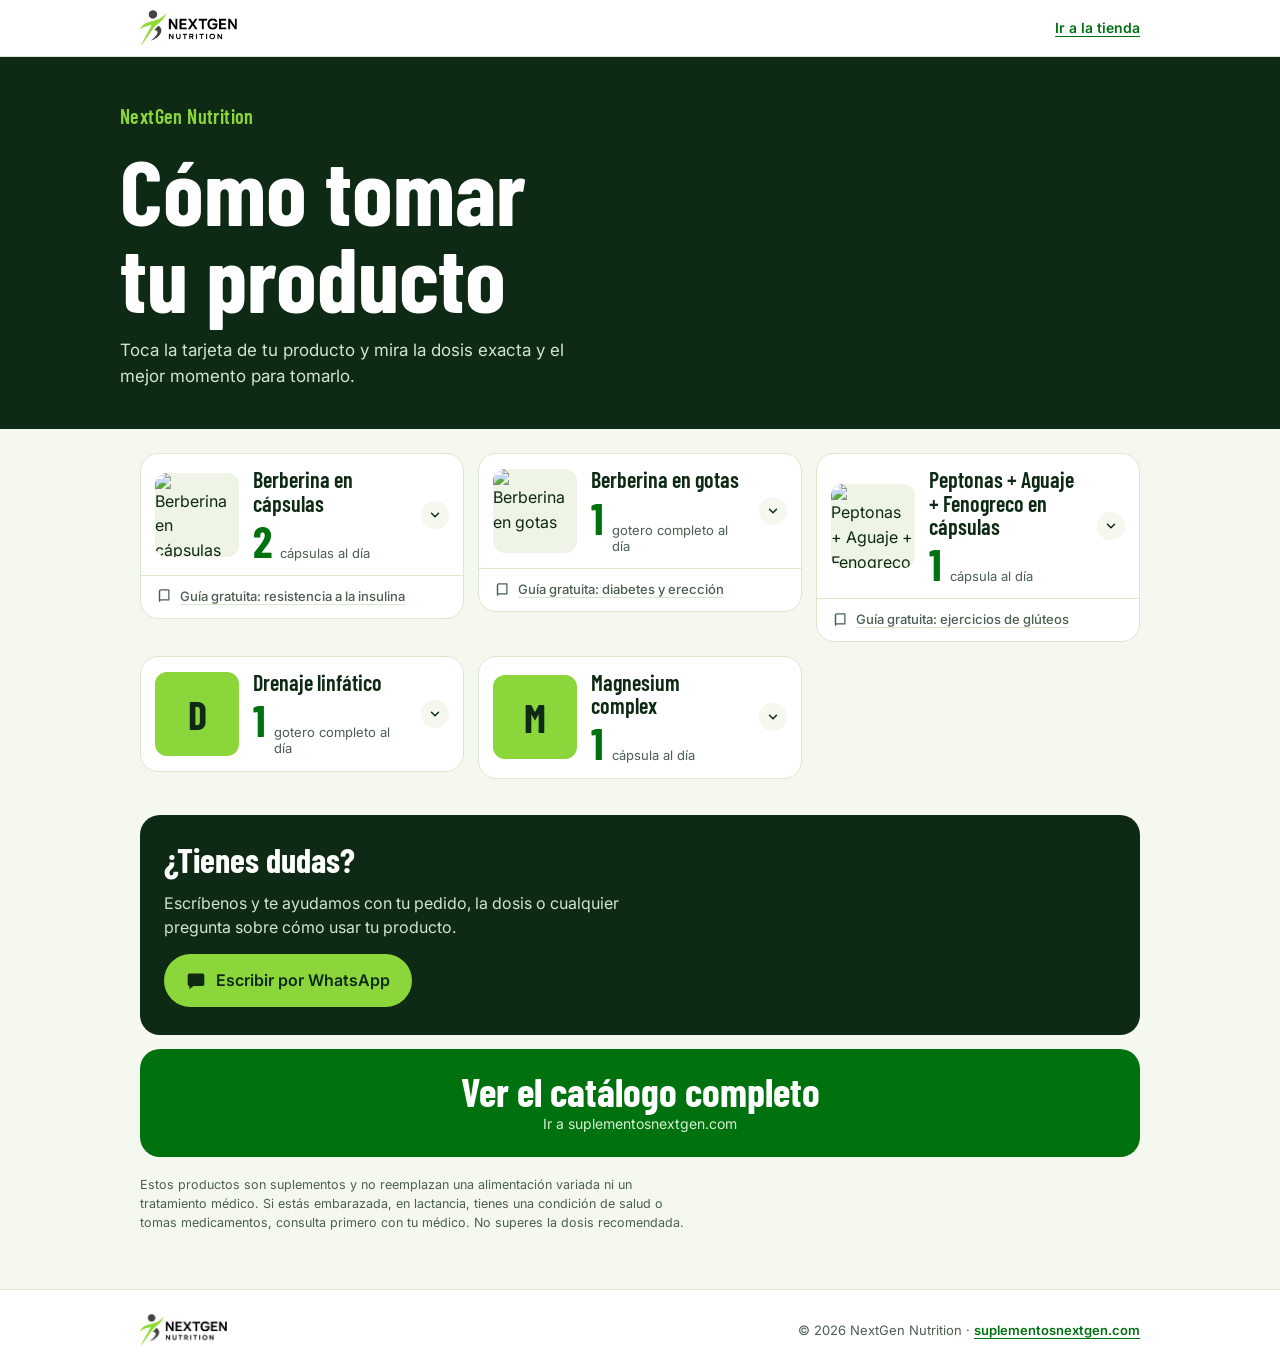
==== index.html @ 0f23cd6c "Agrego favicon de NextGen en la pagina y las guias" ====
<!doctype html>
<html lang="es">
<head>
<meta charset="utf-8">
<meta name="viewport" content="width=device-width, initial-scale=1">
<title>Cómo usar tu producto | NextGen Nutrition</title>
<meta name="description" content="Mira cómo tomar tu producto NextGen Nutrition, paso a paso.">
<meta name="theme-color" content="#0E2A14">
<link rel="preconnect" href="https://fonts.googleapis.com">
<link rel="preconnect" href="https://fonts.gstatic.com" crossorigin>
<link href="https://fonts.googleapis.com/css2?family=Barlow+Condensed:wght@500;600;700&family=Inter:wght@400;500;600&display=swap" rel="stylesheet">
<style>
:root{
  --green:#009B17;
  --green-deep:#00710F;
  --lime:#8BD63A;
  --ink:#0E2A14;
  --paper:#F4F8EE;
  --card:#FFFFFF;
  --line:#DCE7D0;
  --muted:#4B5F50;
  --display:'Barlow Condensed','Arial Narrow',sans-serif;
  --body:'Inter',system-ui,-apple-system,'Segoe UI',Arial,sans-serif;
}
*{box-sizing:border-box;margin:0;padding:0}
html{scroll-behavior:smooth;scroll-padding-top:16px}
body{font-family:var(--body);background:var(--paper);color:var(--ink);line-height:1.55;-webkit-font-smoothing:antialiased}
img{display:block;max-width:100%}
button{font:inherit;color:inherit;background:none;border:0;cursor:pointer;text-align:left}
a{color:inherit}
:focus-visible{outline:3px solid var(--lime);outline-offset:2px}

.hero{background:var(--ink);color:#fff;padding:44px 20px 40px}
.hero-in{max-width:1040px;margin:0 auto}
.brand{font-family:var(--display);font-weight:600;font-size:20px;letter-spacing:.02em;color:var(--lime)}
.hero h1{font-family:var(--display);font-weight:700;font-size:clamp(48px,11vw,92px);line-height:.95;margin-top:14px;max-width:11ch}
.hero p{margin-top:16px;max-width:42ch;color:#D3E3CF;font-size:17px}

main{max-width:1040px;margin:0 auto;padding:24px 20px 8px}
.grid{display:grid;grid-template-columns:1fr;gap:14px;align-items:start}
@media(min-width:720px){.grid{grid-template-columns:1fr 1fr}}
@media(min-width:1000px){.grid{grid-template-columns:1fr 1fr 1fr}}

.card{background:var(--card);border:1.5px solid var(--line);border-radius:18px;overflow:hidden;transition:border-color .2s,box-shadow .2s}
.card[data-open="true"]{border-color:var(--green);box-shadow:0 8px 24px rgba(0,155,23,.12)}
.head{width:100%;display:grid;grid-template-columns:84px 1fr 28px;gap:14px;padding:14px;align-items:center}
.thumb{width:84px;height:84px;border-radius:12px;background:#EEF4E6;overflow:hidden;display:grid;place-items:center}
.thumb img{width:100%;height:100%;object-fit:contain}
.thumb.empty{background:var(--lime);color:var(--ink);font-family:var(--display);font-weight:700;font-size:40px}
.name{font-family:var(--display);font-weight:600;font-size:22px;line-height:1.05}
.dose{display:flex;align-items:baseline;gap:8px;margin-top:8px}
.dose b{font-family:var(--display);font-weight:700;font-size:44px;line-height:.8;color:var(--green-deep)}
.dose span{font-size:13px;color:var(--muted);line-height:1.25}
.dose.soft span{font-weight:500;color:var(--green-deep)}
.chev{width:28px;height:28px;border-radius:50%;background:var(--paper);display:grid;place-items:center;transition:transform .25s,background .2s}
.chev svg{width:14px;height:14px;stroke:var(--ink);stroke-width:2.5;fill:none;stroke-linecap:round;stroke-linejoin:round}
.card[data-open="true"] .chev{transform:rotate(180deg);background:var(--lime)}

.panel{display:grid;grid-template-rows:0fr;transition:grid-template-rows .3s ease}
.card[data-open="true"] .panel{grid-template-rows:1fr}
.panel-in{overflow:hidden}
.panel-body{padding:2px 16px 18px}
.steps{list-style:none;border-left:4px solid var(--lime);padding-left:14px;display:grid;gap:12px;margin-top:4px}
.steps li strong{display:block;font-size:15px;font-weight:600}
.steps li span{font-size:14px;color:var(--muted)}
.note{margin-top:14px;font-size:14px;background:var(--paper);border-radius:12px;padding:12px 14px}
.ask{display:inline-block;margin-top:14px;font-size:14px;font-weight:600;color:var(--green-deep);text-underline-offset:3px}

.foot{max-width:1040px;margin:0 auto;padding:28px 20px 56px}
.help{background:var(--ink);color:#fff;border-radius:20px;padding:28px 24px;display:grid;gap:14px;justify-items:start}
.help h2{font-family:var(--display);font-weight:700;font-size:34px;line-height:1}
.help p{color:#D3E3CF;max-width:46ch}
.wa{display:inline-flex;align-items:center;gap:10px;background:var(--lime);color:var(--ink);font-weight:600;padding:14px 22px;border-radius:999px;text-decoration:none;transition:transform .15s}
.wa:hover{transform:translateY(-2px)}
.wa svg{width:20px;height:20px;fill:currentColor}
.legal{margin-top:18px;font-size:12.5px;color:var(--muted);max-width:70ch}

@media(prefers-reduced-motion:reduce){*{transition:none!important;scroll-behavior:auto!important}}

.guia-link{display:flex;align-items:center;gap:8px;padding:10px 16px 12px;border-top:1px solid var(--line);font-size:13px;font-weight:500;color:var(--muted);text-decoration:none}
.guia-link svg{width:15px;height:15px;flex:none;stroke:currentColor;stroke-width:2;fill:none;stroke-linecap:round;stroke-linejoin:round}
.guia-link span{text-decoration:underline;text-underline-offset:3px;text-decoration-color:var(--line)}
.guia-link:hover{color:var(--green-deep)}
.guia-link:hover span{text-decoration-color:currentColor}

/* Barra superior y footer con logo */
.topbar{background:#fff;border-bottom:1px solid var(--line)}
.topbar-in{max-width:1040px;margin:0 auto;padding:10px 20px;display:flex;align-items:center;justify-content:space-between;gap:16px}
.logo img{height:36px;width:auto}
.topbar .shop{font-size:14px;font-weight:600;color:var(--green-deep);text-decoration:underline;text-underline-offset:3px}

/* Botón grande al catálogo */
.cta-big{display:grid;gap:2px;justify-items:center;text-align:center;margin-top:14px;padding:22px 20px;border-radius:20px;background:var(--green-deep);color:#fff;text-decoration:none;transition:background .15s,transform .15s}
.cta-big:hover{background:var(--green);transform:translateY(-2px)}
.cta-big b{font-family:var(--display);font-weight:700;font-size:clamp(28px,7vw,40px);line-height:1}
.cta-big span{font-size:14px;color:#D9F2D0}

.site-foot{background:#fff;border-top:1px solid var(--line)}
.site-foot-in{max-width:1040px;margin:0 auto;padding:24px 20px;display:flex;flex-wrap:wrap;align-items:center;justify-content:space-between;gap:14px 24px}
.site-foot .logo img{height:32px}
.site-foot p{font-size:13px;color:var(--muted)}
.site-foot a.shop{font-weight:600;color:var(--green-deep);text-underline-offset:3px}
</style>
<!-- Google Analytics (mismo flujo de datos de suplementosnextgen.com) -->
<script async src="https://www.googletagmanager.com/gtag/js?id=G-GEWPQXDYVS"></script>
<script>
  window.dataLayer = window.dataLayer || [];
  function gtag(){ dataLayer.push(arguments); }
  gtag('js', new Date());
  gtag('config', 'G-GEWPQXDYVS');
</script>
<link rel="icon" href="/favicon.ico" sizes="any">
<link rel="icon" type="image/png" sizes="32x32" href="/favicon-32.png">
<link rel="apple-touch-icon" href="/apple-touch-icon.png">
</head>
<body>

<div class="topbar">
  <div class="topbar-in">
    <a class="logo" href="https://suplementosnextgen.com/" data-loc="barra_superior" aria-label="NextGen Nutrition, ir a la tienda"><img src="logo.png" alt="NextGen Nutrition" width="97" height="36"></a>
    <a class="shop" href="https://suplementosnextgen.com/" data-loc="barra_superior">Ir a la tienda</a>
  </div>
</div>

<header class="hero">
  <div class="hero-in">
    <div class="brand">NextGen Nutrition</div>
    <h1>Cómo tomar tu producto</h1>
    <p>Toca la tarjeta de tu producto y mira la dosis exacta y el mejor momento para tomarlo.</p>
  </div>
</header>

<main>
  <div class="grid" id="grid"></div>
</main>

<section class="foot">
  <div class="help">
    <h2>¿Tienes dudas?</h2>
    <p>Escríbenos y te ayudamos con tu pedido, la dosis o cualquier pregunta sobre cómo usar tu producto.</p>
    <a class="wa" id="waMain" href="#" target="_blank" rel="noopener">
      <svg viewBox="0 0 24 24" aria-hidden="true"><path d="M4 3h16a2 2 0 0 1 2 2v11a2 2 0 0 1-2 2H9l-5 4v-4H4a2 2 0 0 1-2-2V5a2 2 0 0 1 2-2z"/></svg>
      Escribir por WhatsApp
    </a>
  </div>
  <a class="cta-big" href="https://suplementosnextgen.com/" data-loc="boton_grande">
    <b>Ver el catálogo completo</b>
    <span>Ir a suplementosnextgen.com</span>
  </a>
  <p class="legal">Estos productos son suplementos y no reemplazan una alimentación variada ni un tratamiento médico. Si estás embarazada, en lactancia, tienes una condición de salud o tomas medicamentos, consulta primero con tu médico. No superes la dosis recomendada.</p>
</section>

<footer class="site-foot">
  <div class="site-foot-in">
    <a class="logo" href="https://suplementosnextgen.com/" data-loc="footer" aria-label="NextGen Nutrition, ir a la tienda"><img src="logo.png" alt="NextGen Nutrition" width="86" height="32" loading="lazy"></a>
    <p>© 2026 NextGen Nutrition · <a class="shop" href="https://suplementosnextgen.com/" data-loc="footer">suplementosnextgen.com</a></p>
  </div>
</footer>

<script>
/* ==========================================================================
   AJUSTES GENERALES
   ========================================================================== */
var WHATSAPP = '573154115877';
var CARPETA_FOTOS = 'https://suplementosnextgen.com/cdn/shop/files/';

/* ==========================================================================
   PRODUCTOS  (esto es lo único que tienes que editar)

   Para agregar un producto nuevo: copia un bloque completo (de { a },),
   pégalo al final de la lista y cambia los textos.

   id        Nombre corto sin espacios ni tildes. Sirve para el enlace directo:
             tupagina.com/#berberina-gotas abre esa tarjeta.
   nombre    Cómo lo ve el cliente.
   foto      Nombre del archivo de la foto en tu tienda (lo que va después de
             /files/). Si lo dejas vacío, se muestra la inicial del producto.
   numero    El número grande de la dosis (ej. '2'). Si no tienes la dosis,
             déjalo vacío '' y se muestra "Sigue la dosis de la etiqueta".
   unidad    Texto al lado del número (ej. 'cápsulas al día').
   pasos     Lista de [título, detalle]. Puede estar vacía [].
   nota      Un recordatorio corto debajo de los pasos.
   guia      (Opcional) Botón pequeño bajo la ficha que lleva a una guía.
             Ejemplo: guia: { texto: 'Guía gratuita: tu tema', url: '/guias/tu-guia/' }
             Si no tiene guía, simplemente no pongas este campo.
   ========================================================================== */
var PRODUCTOS = [

  {
    id: 'berberina-capsulas',
    nombre: 'Berberina en cápsulas',
    foto: 'WhatsAppImage2025-10-15at13.24.36.webp?v=1776189712',
    numero: '2',
    unidad: 'cápsulas al día',
    pasos: [
      ['Antes del desayuno', '1 cápsula'],
      ['Antes del almuerzo', '1 cápsula']
    ],
    nota: 'Tómalas con un vaso de agua, siempre antes de la comida.',
    guia: { texto: 'Guía gratuita: resistencia a la insulina', url: '/guias/resistencia-insulina/' }
  },

  {
    id: 'berberina-gotas',
    nombre: 'Berberina en gotas',
    foto: 'ChatGPTImage21jul2026_11_28_10a.m_11zon.webp?v=1784651331',
    numero: '1',
    unidad: 'gotero completo al día',
    pasos: [
      ['En la mañana', 'Medio gotero'],
      ['En la noche', 'Medio gotero']
    ],
    nota: 'Puedes dividirlo en medio gotero en la mañana y medio en la noche. Tómalo sublingual (debajo de la lengua) o mezclado en un vaso con agua.',
    guia: { texto: 'Guía gratuita: diabetes y erección', url: '/guias/diabetes-y-ereccion/' }
  },

  {
    id: 'peptonas-capsulas',
    nombre: 'Peptonas + Aguaje + Fenogreco en cápsulas',
    foto: '1769039221peptonasfondoblanco.webp?v=1777329598',
    numero: '1',
    unidad: 'cápsula al día',
    pasos: [
      ['Antes de entrenar', '1 cápsula']
    ],
    nota: 'Tómala antes de entrenar.',
    guia: { texto: 'Guía gratuita: ejercicios de glúteos', url: '/guias/ejercicios-gluteos/' }
  },

  {
    id: 'drenaje-linfatico',
    nombre: 'Drenaje linfático',
    foto: '',
    numero: '1',
    unidad: 'gotero completo al día',
    pasos: [
      ['En la mañana', 'Medio gotero'],
      ['En la noche', 'Medio gotero']
    ],
    nota: 'Puedes dividirlo en medio gotero en la mañana y medio en la noche. Tómalo sublingual (debajo de la lengua) o mezclado en un vaso con agua.'
  },

  {
    id: 'magnesium-complex',
    nombre: 'Magnesium complex',
    foto: '',
    numero: '1',
    unidad: 'cápsula al día',
    pasos: [
      ['En la noche', '1 cápsula']
    ],
    nota: 'Tómala en la noche.'
  }

];

/* ==========================================================================
   A partir de aquí no hace falta tocar nada
   ========================================================================== */
(function(){
  var gridEl = document.getElementById('grid');
  var TEXTO_ETIQUETA = 'Sigue la dosis de la etiqueta de tu frasco';
  var NOTA_ETIQUETA = 'Sigue la dosis indicada en la etiqueta de tu frasco. Si no la tienes a la mano, escríbenos y te la enviamos.';

  function esc(s){ return String(s).replace(/[&<>"]/g,function(m){return {'&':'&amp;','<':'&lt;','>':'&gt;','"':'&quot;'}[m];}); }
  function wa(text){ return 'https://wa.me/'+WHATSAPP+'?text='+encodeURIComponent(text); }
  function conAncho(f){ return CARPETA_FOTOS + f + (f.indexOf('?') > -1 ? '&' : '?') + 'width=300'; }

  function track(nombre, params){
    try{ if(window.gtag){ params = params || {}; params.pagina = 'como_tomar'; gtag('event', nombre, params); } }catch(e){}
  }
  document.addEventListener('click', function(e){
    var a = e.target.closest && e.target.closest('a[href*="wa.me"]');
    if(a){ track('whatsapp_como_tomar', {ubicacion: a.classList.contains('ask') ? 'pedir_dosis' : 'ayuda'}); }
    var g = e.target.closest && e.target.closest('a.guia-link');
    if(g){ track('ver_guia_como_tomar', {producto_id: g.getAttribute('data-guia')}); }
    var t = e.target.closest && e.target.closest('a[href^="https://suplementosnextgen.com"]');
    if(t){ track('ir_catalogo_como_tomar', {ubicacion: t.getAttribute('data-loc') || 'otro'}); }
  });

  document.getElementById('waMain').href = wa('Hola, tengo una pregunta sobre cómo usar mi producto NextGen.');

  function card(p){
    var tieneDosis = !!p.numero;
    var el = document.createElement('article');
    el.className = 'card'; el.id = p.id; el.dataset.open = 'false';

    var thumb = p.foto
      ? '<div class="thumb"><img src="'+esc(conAncho(p.foto))+'" alt="'+esc(p.nombre)+'" loading="lazy" width="84" height="84"></div>'
      : '<div class="thumb empty" aria-hidden="true">'+esc(p.nombre.charAt(0))+'</div>';

    var dose = tieneDosis
      ? '<div class="dose"><b>'+esc(p.numero)+'</b><span>'+esc(p.unidad)+'</span></div>'
      : '<div class="dose soft"><span>'+TEXTO_ETIQUETA+'</span></div>';

    var pasos = (p.pasos && p.pasos.length)
      ? '<ul class="steps">'+p.pasos.map(function(s){return '<li><strong>'+esc(s[0])+'</strong><span>'+esc(s[1])+'</span></li>';}).join('')+'</ul>'
      : '';

    var guia = (p.guia && p.guia.url)
      ? '<a class="guia-link" href="'+esc(p.guia.url)+'" data-guia="'+esc(p.id)+'"><svg viewBox="0 0 24 24" aria-hidden="true"><path d="M4 5a2 2 0 0 1 2-2h13v16H6a2 2 0 0 0-2 2z"/><path d="M4 19V5"/></svg><span>'+esc(p.guia.texto || 'Guía gratuita')+'</span></a>'
      : '';

    var nota = p.nota || (tieneDosis ? '' : NOTA_ETIQUETA);
    var ask = tieneDosis ? '' : '<a class="ask" target="_blank" rel="noopener" href="'+wa('Hola, necesito la forma de uso de: '+p.nombre)+'">Pedir la dosis por WhatsApp</a>';

    el.innerHTML =
      '<button class="head" type="button" aria-expanded="false" aria-controls="'+esc(p.id)+'-panel">'+
        thumb+
        '<div><div class="name">'+esc(p.nombre)+'</div>'+dose+'</div>'+
        '<span class="chev" aria-hidden="true"><svg viewBox="0 0 24 24"><path d="M6 9l6 6 6-6"/></svg></span>'+
      '</button>'+
      '<div class="panel" id="'+esc(p.id)+'-panel"><div class="panel-in"><div class="panel-body">'+
        pasos+
        (nota ? '<p class="note">'+esc(nota)+'</p>' : '')+ask+
      '</div></div></div>'+guia;

    el.querySelector('.head').addEventListener('click', function(){
      toggle(el);
      if(el.dataset.open === 'true'){ track('ver_como_tomar', {producto_id: p.id, producto_nombre: p.nombre}); }
    });
    return el;
  }

  function toggle(el, force){
    var open = typeof force === 'boolean' ? force : el.dataset.open !== 'true';
    el.dataset.open = open ? 'true' : 'false';
    el.querySelector('.head').setAttribute('aria-expanded', open ? 'true' : 'false');
  }

  PRODUCTOS.forEach(function(p){ gridEl.appendChild(card(p)); });

  function abrirDesdeEnlace(){
    var id = decodeURIComponent(location.hash.slice(1));
    if(!id) return;
    var el = document.getElementById(id);
    if(el && el.classList.contains('card')){
      toggle(el, true);
      setTimeout(function(){ el.scrollIntoView({behavior:'smooth', block:'start'}); }, 50);
    }
  }
  window.addEventListener('hashchange', abrirDesdeEnlace);
  abrirDesdeEnlace();
})();
</script>
</body>
</html>
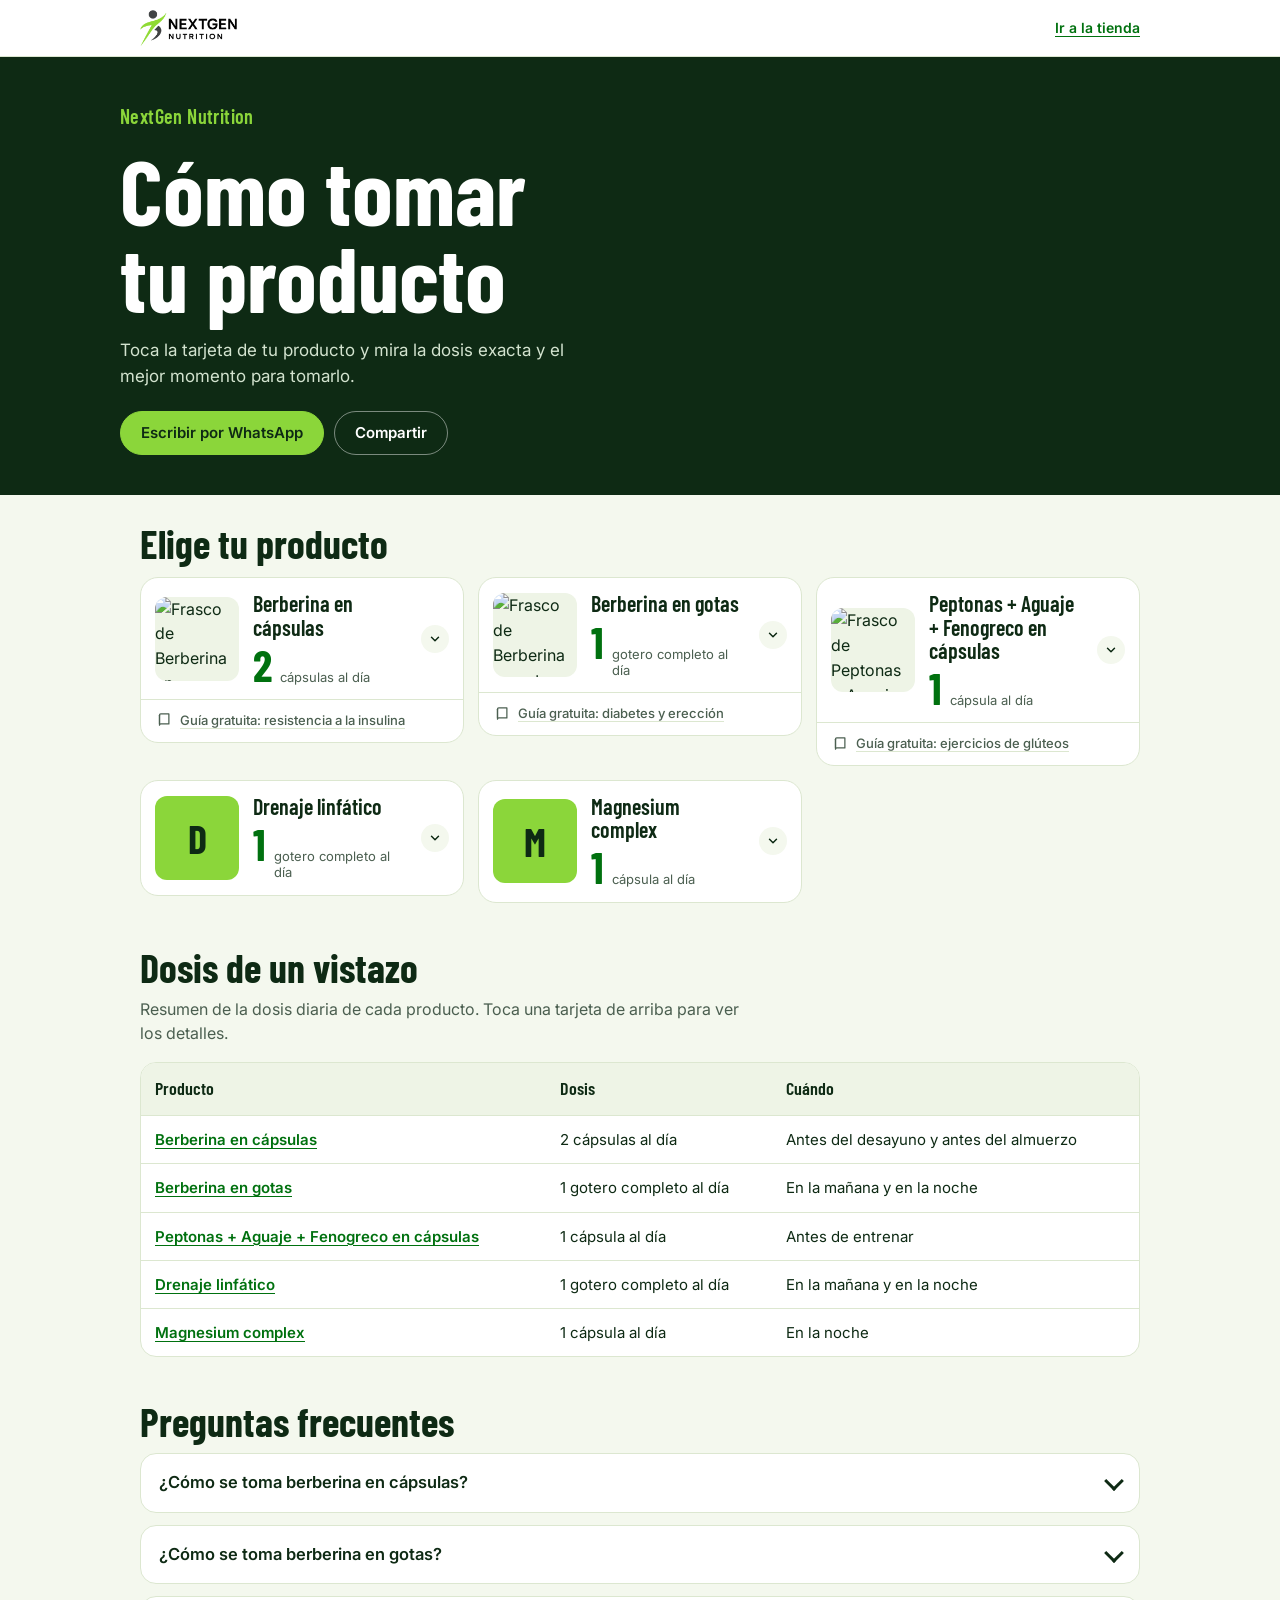
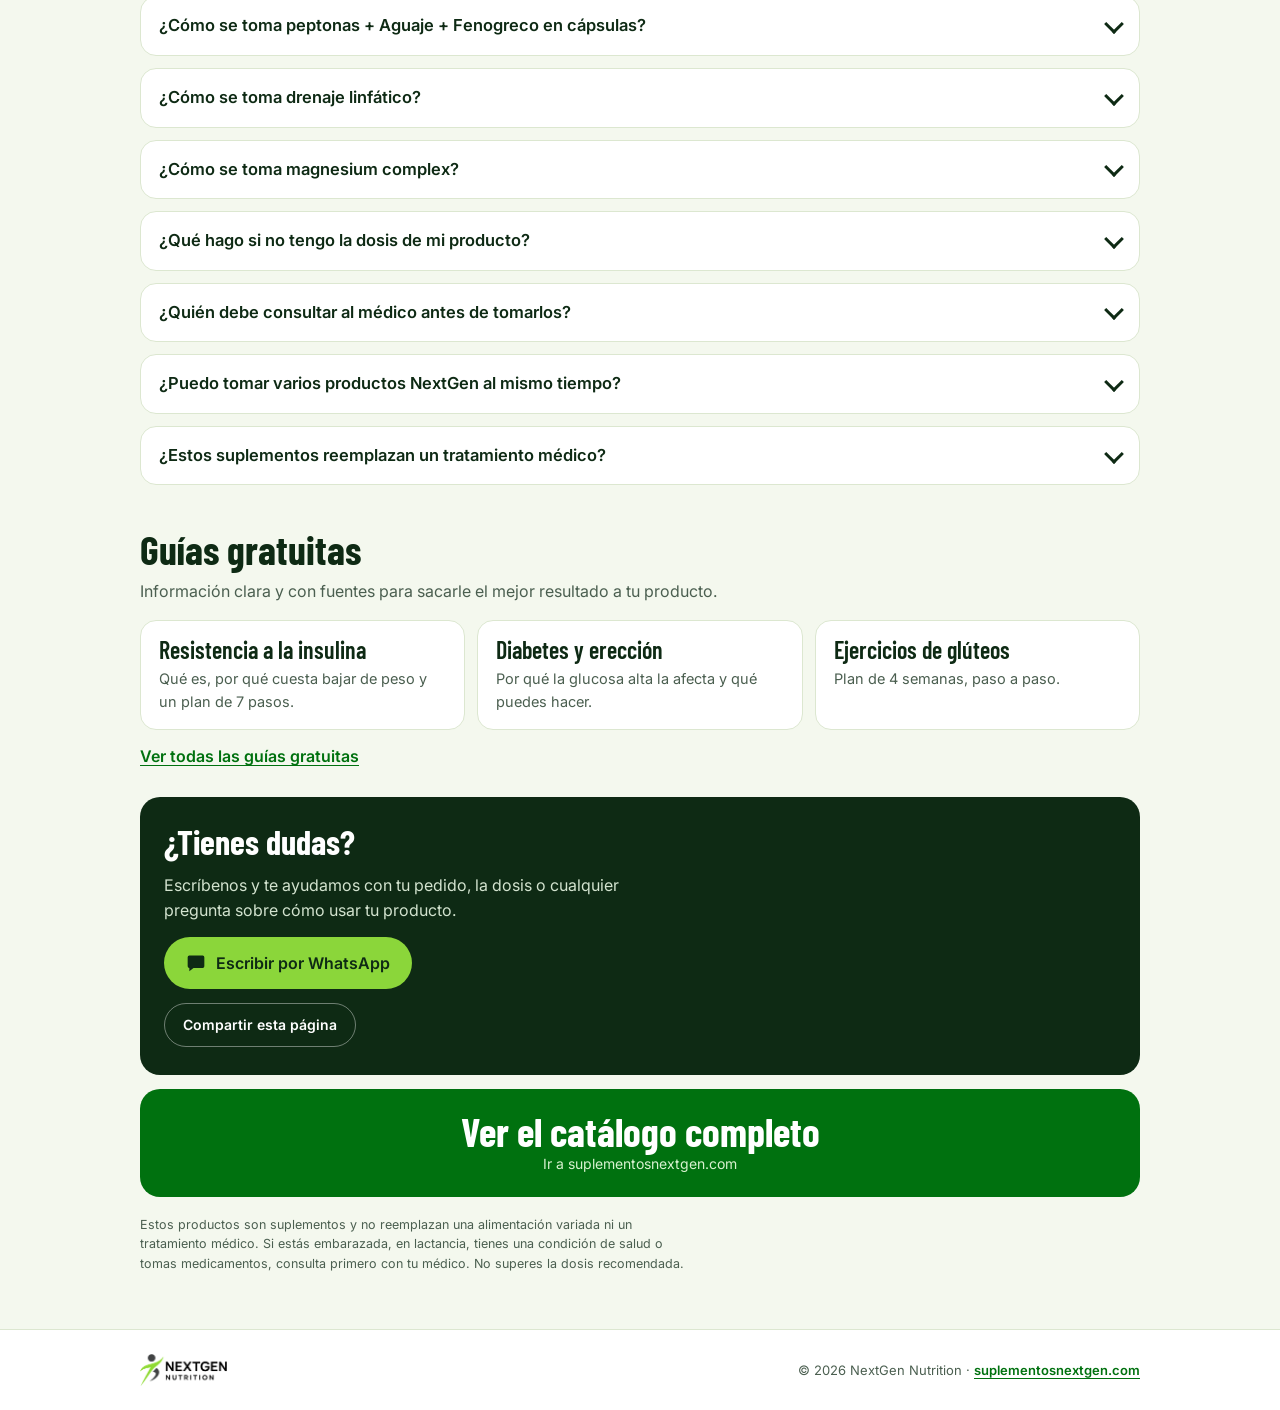
==== commit 3607316f: "SEO: metas, schema, indice de guias, robots, sitemap, llms.txt, CTA movil y compartir" ====
--- a/index.html
+++ b/index.html
@@ -1,11 +1,24 @@
 <!doctype html>
-<html lang="es">
+<html lang="es-CO">
 <head>
 <meta charset="utf-8">
 <meta name="viewport" content="width=device-width, initial-scale=1">
-<title>Cómo usar tu producto | NextGen Nutrition</title>
-<meta name="description" content="Mira cómo tomar tu producto NextGen Nutrition, paso a paso.">
+<title>Cómo tomar berberina, peptonas y magnesio | NextGen</title>
+<meta name="description" content="Dosis exacta y mejor momento para tomar berberina en gotas y cápsulas, peptonas, drenaje linfático y magnesium complex de NextGen Nutrition.">
 <meta name="theme-color" content="#0E2A14">
+<meta name="robots" content="index,follow,max-image-preview:large">
+<link rel="canonical" href="https://como-tomar.suplementosnextgen.com/">
+<meta property="og:type" content="website">
+<meta property="og:site_name" content="NextGen Nutrition">
+<meta property="og:locale" content="es_CO">
+<meta property="og:title" content="Cómo tomar tu producto NextGen: dosis y horario">
+<meta property="og:description" content="Mira la dosis exacta y el mejor momento para tomar tu suplemento, paso a paso.">
+<meta property="og:url" content="https://como-tomar.suplementosnextgen.com/">
+<meta property="og:image" content="https://como-tomar.suplementosnextgen.com/nextgen-nutrition-como-tomar-og.png">
+<meta property="og:image:width" content="1200">
+<meta property="og:image:height" content="630">
+<meta property="og:image:alt" content="Logo de NextGen Nutrition">
+<meta name="twitter:card" content="summary_large_image">
 <link rel="preconnect" href="https://fonts.googleapis.com">
 <link rel="preconnect" href="https://fonts.gstatic.com" crossorigin>
 <link href="https://fonts.googleapis.com/css2?family=Barlow+Condensed:wght@500;600;700&family=Inter:wght@400;500;600&display=swap" rel="stylesheet">
@@ -100,6 +113,49 @@
 .site-foot .logo img{height:32px}
 .site-foot p{font-size:13px;color:var(--muted)}
 .site-foot a.shop{font-weight:600;color:var(--green-deep);text-underline-offset:3px}
+
+/* SEO: encabezados, secciones de contenido, acciones, barra fija */
+.head-h{font:inherit;margin:0}
+.name{display:block}
+.sec-h{font-family:var(--display);font-weight:700;font-size:clamp(30px,6vw,40px);line-height:1;max-width:1040px;margin:0 auto;padding:0 0 14px}
+main{max-width:1040px;margin:0 auto;padding:28px 20px 0}
+.info{margin-top:44px}
+.info h2{font-family:var(--display);font-weight:700;font-size:clamp(30px,6vw,40px);line-height:1}
+.info-p{margin-top:10px;color:var(--muted);max-width:60ch}
+.tabla-wrap{margin-top:16px;overflow-x:auto;border:1.5px solid var(--line);border-radius:16px;background:#fff}
+table{width:100%;border-collapse:collapse;font-size:15px}
+th,td{text-align:left;padding:12px 14px;border-bottom:1px solid var(--line);vertical-align:top}
+th{font-family:var(--display);font-weight:600;font-size:18px;background:#EEF4E6}
+tr:last-child td{border-bottom:0}
+td a{font-weight:600;color:var(--green-deep);text-underline-offset:3px}
+details{margin-top:12px;background:#fff;border:1.5px solid var(--line);border-radius:16px;overflow:hidden}
+details[open]{border-color:var(--green)}
+summary{list-style:none;cursor:pointer;padding:16px 18px;font-weight:600;font-size:16.5px;display:flex;justify-content:space-between;align-items:center;gap:12px}
+summary::-webkit-details-marker{display:none}
+summary::after{content:"";flex:none;width:11px;height:11px;border-right:3px solid var(--ink);border-bottom:3px solid var(--ink);transform:rotate(45deg);margin-top:-4px;transition:transform .2s}
+details[open] summary::after{transform:rotate(-135deg);margin-top:4px}
+.detalle{padding:0 18px 18px}
+.detalle p{font-size:15.5px;color:var(--muted);max-width:66ch}
+.guias-grid{margin-top:16px;display:grid;grid-template-columns:1fr;gap:12px}
+@media(min-width:720px){.guias-grid{grid-template-columns:repeat(3,1fr)}}
+.guia-card{display:block;background:#fff;border:1.5px solid var(--line);border-radius:16px;padding:16px 18px;text-decoration:none;color:var(--ink);transition:border-color .2s}
+.guia-card:hover{border-color:var(--green)}
+.guia-card strong{display:block;font-family:var(--display);font-weight:600;font-size:24px;line-height:1.05}
+.guia-card span{display:block;margin-top:6px;font-size:14.5px;color:var(--muted)}
+.ver-todas{display:inline-block;margin-top:14px;font-weight:600;color:var(--green-deep);text-underline-offset:3px}
+.hero-acts{display:flex;flex-wrap:wrap;gap:10px;margin-top:22px}
+.hbtn{display:inline-flex;align-items:center;justify-content:center;padding:12px 20px;border-radius:999px;font:inherit;font-weight:600;font-size:15px;line-height:1.2;text-decoration:none;text-align:center;background:var(--lime);color:var(--ink);border:1.5px solid var(--lime);cursor:pointer}
+.hbtn:hover{filter:brightness(1.05)}
+.hbtn.ghost{background:transparent;color:#fff;border-color:rgba(255,255,255,.45)}
+.share-b{font:inherit;font-weight:600;font-size:14px;color:#fff;background:transparent;border:1.5px solid rgba(255,255,255,.4);border-radius:999px;padding:10px 18px;cursor:pointer;text-align:center}
+.fijo{display:none}
+@media(max-width:700px){
+  .fijo{display:flex;position:fixed;left:0;right:0;bottom:0;z-index:30;padding:10px 14px calc(10px + env(safe-area-inset-bottom));background:#fff;border-top:1px solid var(--line);box-shadow:0 -6px 20px rgba(14,42,20,.1);transition:transform .25s}
+  .fijo.oculto{transform:translateY(120%)}
+  .fijo a{flex:1;display:flex;align-items:center;justify-content:center;min-height:46px;border-radius:999px;font-weight:600;font-size:15px;text-decoration:none;background:var(--green-deep);color:#fff}
+  body{padding-bottom:76px}
+  table{font-size:13.5px} th,td{padding:10px 8px} th{font-size:16px}
+}
 </style>
 <!-- Google Analytics (mismo flujo de datos de suplementosnextgen.com) -->
 <script async src="https://www.googletagmanager.com/gtag/js?id=G-GEWPQXDYVS"></script>
@@ -112,12 +168,14 @@
 <link rel="icon" href="/favicon.ico" sizes="any">
 <link rel="icon" type="image/png" sizes="32x32" href="/favicon-32.png">
 <link rel="apple-touch-icon" href="/apple-touch-icon.png">
+<script type="application/ld+json">{"@context":"https://schema.org","@type":"WebPage","name":"Cómo tomar tu producto | NextGen Nutrition","description":"Dosis exacta y mejor momento para tomar berberina en gotas y cápsulas, peptonas, drenaje linfático y magnesium complex de NextGen Nutrition.","url":"https://como-tomar.suplementosnextgen.com/","inLanguage":"es-CO","isPartOf":{"@type":"WebSite","name":"Cómo tomar tu producto | NextGen Nutrition","url":"https://como-tomar.suplementosnextgen.com/"},"publisher":{"@type":"OnlineStore","@id":"https://suplementosnextgen.com/#organization","name":"NextGen Nutrition","url":"https://suplementosnextgen.com/","logo":"https://como-tomar.suplementosnextgen.com/nextgen-nutrition-logo.png","areaServed":{"@type":"Country","name":"Colombia"},"contactPoint":{"@type":"ContactPoint","contactType":"customer service","telephone":"+573154115877","availableLanguage":"es","url":"https://wa.me/573154115877"}},"primaryImageOfPage":"https://como-tomar.suplementosnextgen.com/nextgen-nutrition-como-tomar-og.png"}</script>
+<script type="application/ld+json">{"@context":"https://schema.org","@type":"BreadcrumbList","itemListElement":[{"@type":"ListItem","position":1,"name":"Inicio","item":"https://como-tomar.suplementosnextgen.com/"}]}</script>
 </head>
 <body>
 
 <div class="topbar">
   <div class="topbar-in">
-    <a class="logo" href="https://suplementosnextgen.com/" data-loc="barra_superior" aria-label="NextGen Nutrition, ir a la tienda"><img src="logo.png" alt="NextGen Nutrition" width="97" height="36"></a>
+    <a class="logo" href="https://suplementosnextgen.com/" data-loc="barra_superior" aria-label="NextGen Nutrition, ir a la tienda"><img src="/nextgen-nutrition-logo.png" alt="NextGen Nutrition" width="97" height="36"></a>
     <a class="shop" href="https://suplementosnextgen.com/" data-loc="barra_superior">Ir a la tienda</a>
   </div>
 </div>
@@ -127,11 +185,38 @@
     <div class="brand">NextGen Nutrition</div>
     <h1>Cómo tomar tu producto</h1>
     <p>Toca la tarjeta de tu producto y mira la dosis exacta y el mejor momento para tomarlo.</p>
+    <div class="hero-acts">
+      <a class="hbtn" id="waHero" href="#" target="_blank" rel="noopener" data-loc="hero_cta">Escribir por WhatsApp</a>
+      <button class="hbtn ghost" type="button" data-compartir="hero">Compartir</button>
+    </div>
   </div>
 </header>
 
 <main>
+  <h2 class="sec-h">Elige tu producto</h2>
   <div class="grid" id="grid"></div>
+
+  <section class="info" id="dosis" aria-labelledby="dosis-h">
+    <h2 id="dosis-h">Dosis de un vistazo</h2>
+    <p class="info-p">Resumen de la dosis diaria de cada producto. Toca una tarjeta de arriba para ver los detalles.</p>
+    <div class="tabla-wrap"><table id="tabla-dosis"><thead><tr><th>Producto</th><th>Dosis</th><th>Cuándo</th></tr></thead><tbody></tbody></table></div>
+  </section>
+
+  <section class="info" id="preguntas" aria-labelledby="faq-h">
+    <h2 id="faq-h">Preguntas frecuentes</h2>
+    <div id="faq"></div>
+  </section>
+
+  <section class="info" id="guias" aria-labelledby="guias-h">
+    <h2 id="guias-h">Guías gratuitas</h2>
+    <p class="info-p">Información clara y con fuentes para sacarle el mejor resultado a tu producto.</p>
+    <div class="guias-grid">
+      <a class="guia-card" href="/guias/resistencia-insulina/" data-loc="guias_home"><strong>Resistencia a la insulina</strong><span>Qué es, por qué cuesta bajar de peso y un plan de 7 pasos.</span></a>
+      <a class="guia-card" href="/guias/diabetes-ereccion/" data-loc="guias_home"><strong>Diabetes y erección</strong><span>Por qué la glucosa alta la afecta y qué puedes hacer.</span></a>
+      <a class="guia-card" href="/guias/ejercicios-gluteos/" data-loc="guias_home"><strong>Ejercicios de glúteos</strong><span>Plan de 4 semanas, paso a paso.</span></a>
+    </div>
+    <a class="ver-todas" href="/guias/" data-loc="guias_home_todas">Ver todas las guías gratuitas</a>
+  </section>
 </main>
 
 <section class="foot">
@@ -142,6 +227,7 @@
       <svg viewBox="0 0 24 24" aria-hidden="true"><path d="M4 3h16a2 2 0 0 1 2 2v11a2 2 0 0 1-2 2H9l-5 4v-4H4a2 2 0 0 1-2-2V5a2 2 0 0 1 2-2z"/></svg>
       Escribir por WhatsApp
     </a>
+    <button class="share-b" type="button" data-compartir="dudas">Compartir esta página</button>
   </div>
   <a class="cta-big" href="https://suplementosnextgen.com/" data-loc="boton_grande">
     <b>Ver el catálogo completo</b>
@@ -152,10 +238,14 @@
 
 <footer class="site-foot">
   <div class="site-foot-in">
-    <a class="logo" href="https://suplementosnextgen.com/" data-loc="footer" aria-label="NextGen Nutrition, ir a la tienda"><img src="logo.png" alt="NextGen Nutrition" width="86" height="32" loading="lazy"></a>
+    <a class="logo" href="https://suplementosnextgen.com/" data-loc="footer" aria-label="NextGen Nutrition, ir a la tienda"><img src="/nextgen-nutrition-logo.png" alt="NextGen Nutrition" width="86" height="32" loading="lazy"></a>
     <p>© 2026 NextGen Nutrition · <a class="shop" href="https://suplementosnextgen.com/" data-loc="footer">suplementosnextgen.com</a></p>
   </div>
 </footer>
+
+<div class="fijo" id="fijo">
+  <a id="waFijo" href="#" target="_blank" rel="noopener" data-loc="cta_fijo_movil">Escribir por WhatsApp</a>
+</div>
 
 <script>
 /* ==========================================================================
@@ -180,6 +270,8 @@
    unidad    Texto al lado del número (ej. 'cápsulas al día').
    pasos     Lista de [título, detalle]. Puede estar vacía [].
    nota      Un recordatorio corto debajo de los pasos.
+   alt       (Opcional) Texto alternativo de la foto. Si lo dejas vacío se usa
+             "frasco de [nombre] NextGen Nutrition".
    guia      (Opcional) Botón pequeño bajo la ficha que lleva a una guía.
              Ejemplo: guia: { texto: 'Guía gratuita: tu tema', url: '/guias/tu-guia/' }
              Si no tiene guía, simplemente no pongas este campo.
@@ -211,7 +303,7 @@
       ['En la noche', 'Medio gotero']
     ],
     nota: 'Puedes dividirlo en medio gotero en la mañana y medio en la noche. Tómalo sublingual (debajo de la lengua) o mezclado en un vaso con agua.',
-    guia: { texto: 'Guía gratuita: diabetes y erección', url: '/guias/diabetes-y-ereccion/' }
+    guia: { texto: 'Guía gratuita: diabetes y erección', url: '/guias/diabetes-ereccion/' }
   },
 
   {
@@ -271,14 +363,17 @@
   }
   document.addEventListener('click', function(e){
     var a = e.target.closest && e.target.closest('a[href*="wa.me"]');
-    if(a){ track('whatsapp_como_tomar', {ubicacion: a.classList.contains('ask') ? 'pedir_dosis' : 'ayuda'}); }
+    if(a){ track('whatsapp_como_tomar', {ubicacion: a.getAttribute('data-loc') || (a.classList.contains('ask') ? 'pedir_dosis' : 'ayuda')}); }
     var g = e.target.closest && e.target.closest('a.guia-link');
     if(g){ track('ver_guia_como_tomar', {producto_id: g.getAttribute('data-guia')}); }
+    var gh = e.target.closest && e.target.closest('a.guia-card, a.ver-todas');
+    if(gh){ track('ir_guia_como_tomar', {ubicacion: gh.getAttribute('data-loc') || 'guias_home'}); }
     var t = e.target.closest && e.target.closest('a[href^="https://suplementosnextgen.com"]');
     if(t){ track('ir_catalogo_como_tomar', {ubicacion: t.getAttribute('data-loc') || 'otro'}); }
   });
 
   document.getElementById('waMain').href = wa('Hola, tengo una pregunta sobre cómo usar mi producto NextGen.');
+  ['waHero','waFijo'].forEach(function(id){ var a = document.getElementById(id); if(a) a.href = wa('Hola, tengo una pregunta sobre cómo usar mi producto NextGen.'); });
 
   function card(p){
     var tieneDosis = !!p.numero;
@@ -286,7 +381,7 @@
     el.className = 'card'; el.id = p.id; el.dataset.open = 'false';
 
     var thumb = p.foto
-      ? '<div class="thumb"><img src="'+esc(conAncho(p.foto))+'" alt="'+esc(p.nombre)+'" loading="lazy" width="84" height="84"></div>'
+      ? '<div class="thumb"><img src="'+esc(conAncho(p.foto))+'" alt="'+esc(p.alt || ('Frasco de '+p.nombre+' NextGen Nutrition'))+'" loading="lazy" width="84" height="84"></div>'
       : '<div class="thumb empty" aria-hidden="true">'+esc(p.nombre.charAt(0))+'</div>';
 
     var dose = tieneDosis
@@ -305,11 +400,11 @@
     var ask = tieneDosis ? '' : '<a class="ask" target="_blank" rel="noopener" href="'+wa('Hola, necesito la forma de uso de: '+p.nombre)+'">Pedir la dosis por WhatsApp</a>';
 
     el.innerHTML =
-      '<button class="head" type="button" aria-expanded="false" aria-controls="'+esc(p.id)+'-panel">'+
+      '<h3 class="head-h"><button class="head" type="button" aria-expanded="false" aria-controls="'+esc(p.id)+'-panel">'+
         thumb+
-        '<div><div class="name">'+esc(p.nombre)+'</div>'+dose+'</div>'+
+        '<div><span class="name">'+esc(p.nombre)+'</span>'+dose+'</div>'+
         '<span class="chev" aria-hidden="true"><svg viewBox="0 0 24 24"><path d="M6 9l6 6 6-6"/></svg></span>'+
-      '</button>'+
+      '</button></h3>'+
       '<div class="panel" id="'+esc(p.id)+'-panel"><div class="panel-in"><div class="panel-body">'+
         pasos+
         (nota ? '<p class="note">'+esc(nota)+'</p>' : '')+ask+
@@ -329,6 +424,72 @@
   }
 
   PRODUCTOS.forEach(function(p){ gridEl.appendChild(card(p)); });
+
+  /* ---- Contenido que se arma solo a partir de PRODUCTOS ---- */
+  function dosisTexto(p){ return p.numero ? (p.numero + ' ' + p.unidad) : 'Según la etiqueta'; }
+  function cuandoTexto(p){
+    if(!p.pasos || !p.pasos.length) return 'Según la etiqueta';
+    return p.pasos.map(function(x){ return x[0].toLowerCase(); }).join(' y ').replace(/^./, function(c){ return c.toUpperCase(); });
+  }
+  var tb = document.querySelector('#tabla-dosis tbody');
+  if(tb){
+    tb.innerHTML = PRODUCTOS.map(function(p){
+      return '<tr><td><a href="#'+esc(p.id)+'">'+esc(p.nombre)+'</a></td><td>'+esc(dosisTexto(p))+'</td><td>'+esc(cuandoTexto(p))+'</td></tr>';
+    }).join('');
+  }
+
+  var FAQ = [];
+  PRODUCTOS.forEach(function(p){
+    if(!p.numero) return;
+    var r = 'La dosis es ' + p.numero + ' ' + p.unidad + '.';
+    if(p.pasos && p.pasos.length > 1){ r += ' ' + p.pasos.map(function(x){ return x[0] + ': ' + x[1].toLowerCase() + '.'; }).join(' '); }
+    else if(p.pasos && p.pasos.length === 1){ r += ' ' + p.pasos[0][0] + '.'; }
+    if(p.nota){ r += ' ' + p.nota; }
+    FAQ.push(['¿Cómo se toma ' + p.nombre.replace(/^./, function(c){ return c.toLowerCase(); }) + '?', r]);
+  });
+  FAQ.push(
+    ['¿Qué hago si no tengo la dosis de mi producto?', 'Escríbenos por WhatsApp y te la enviamos. Mientras tanto, sigue la dosis indicada en la etiqueta de tu frasco.'],
+    ['¿Quién debe consultar al médico antes de tomarlos?', 'Mujeres embarazadas o en lactancia, personas con una condición de salud y quienes toman medicamentos deben consultar primero con su médico.'],
+    ['¿Puedo tomar varios productos NextGen al mismo tiempo?', 'Depende de cada persona y de lo que ya tome. Antes de combinar suplementos, consulta con tu médico o farmacéutico.'],
+    ['¿Estos suplementos reemplazan un tratamiento médico?', 'No. Son suplementos y no reemplazan una alimentación variada ni un tratamiento médico. No superes la dosis recomendada.']
+  );
+  var faqEl = document.getElementById('faq');
+  if(faqEl){
+    faqEl.innerHTML = FAQ.map(function(f){
+      return '<details><summary>'+esc(f[0])+'</summary><div class="detalle"><p>'+esc(f[1])+'</p></div></details>';
+    }).join('');
+  }
+
+  function jsonld(obj){
+    var sc = document.createElement('script'); sc.type = 'application/ld+json';
+    sc.text = JSON.stringify(obj); document.head.appendChild(sc);
+  }
+  jsonld({'@context':'https://schema.org','@type':'FAQPage','inLanguage':'es-CO',
+    'mainEntity': FAQ.map(function(f){ return {'@type':'Question','name':f[0],'acceptedAnswer':{'@type':'Answer','text':f[1]}}; })});
+  jsonld({'@context':'https://schema.org','@type':'ItemList','name':'Cómo tomar los productos de NextGen Nutrition',
+    'itemListElement': PRODUCTOS.map(function(p, i){
+      return {'@type':'ListItem','position':i+1,'name':p.nombre,'url':location.origin + '/#' + p.id,
+              'description': dosisTexto(p) + (p.pasos && p.pasos.length ? '. ' + cuandoTexto(p) : '')};
+    })});
+
+  /* ---- Compartir ---- */
+  document.addEventListener('click', function(e){
+    var b = e.target.closest && e.target.closest('[data-compartir]');
+    if(!b) return;
+    var url = location.origin + '/', texto = 'Cómo tomar tu producto NextGen Nutrition';
+    if(navigator.share){
+      navigator.share({title: texto, url: url}).then(function(){ track('compartir_como_tomar', {ubicacion: b.getAttribute('data-compartir'), metodo: 'nativo'}); }).catch(function(){});
+    } else {
+      window.open('https://wa.me/?text=' + encodeURIComponent(texto + ' ' + url), '_blank', 'noopener');
+      track('compartir_como_tomar', {ubicacion: b.getAttribute('data-compartir'), metodo: 'whatsapp'});
+    }
+  });
+
+  /* ---- Barra fija en móvil: se oculta cuando llegas al bloque de dudas ---- */
+  var fijo = document.getElementById('fijo'), pie = document.querySelector('.foot');
+  if(fijo && pie && 'IntersectionObserver' in window){
+    new IntersectionObserver(function(en){ en.forEach(function(x){ fijo.classList.toggle('oculto', x.isIntersecting); }); }, {threshold: 0.15}).observe(pie);
+  }
 
   function abrirDesdeEnlace(){
     var id = decodeURIComponent(location.hash.slice(1));
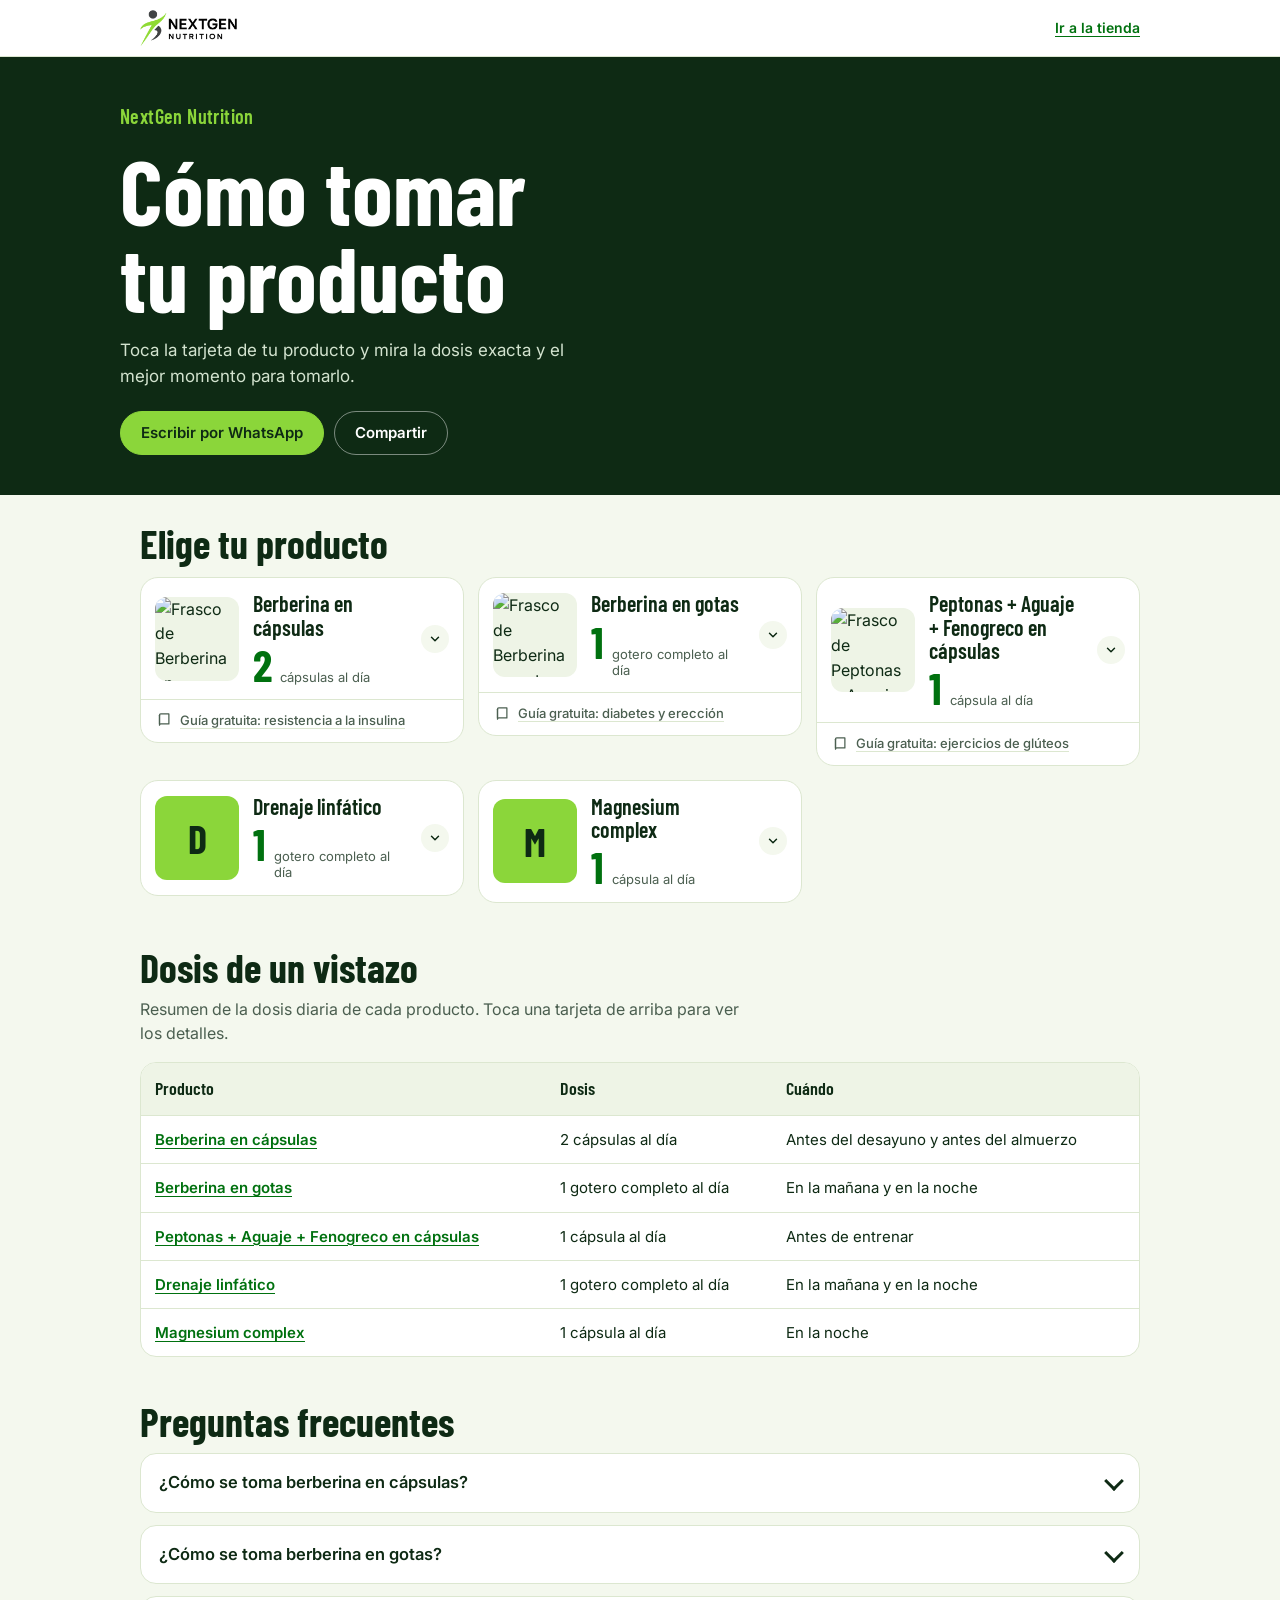
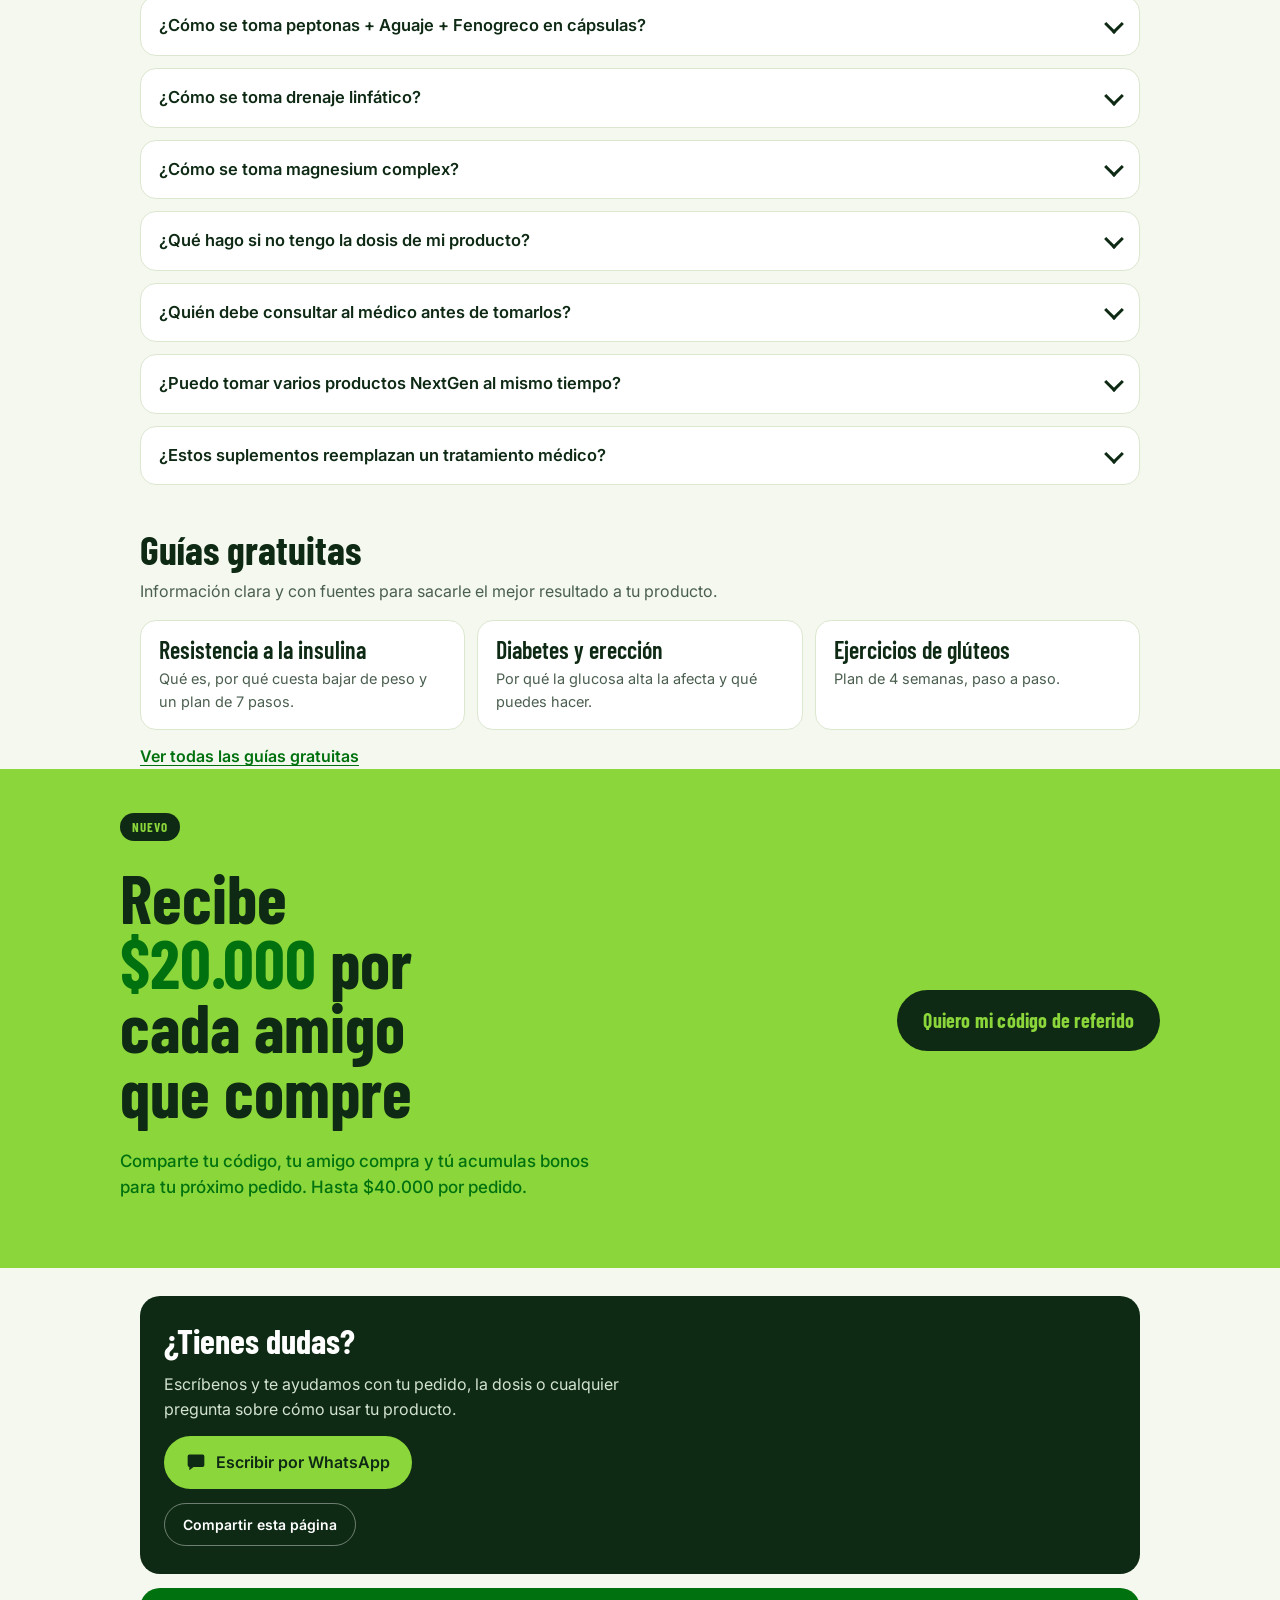
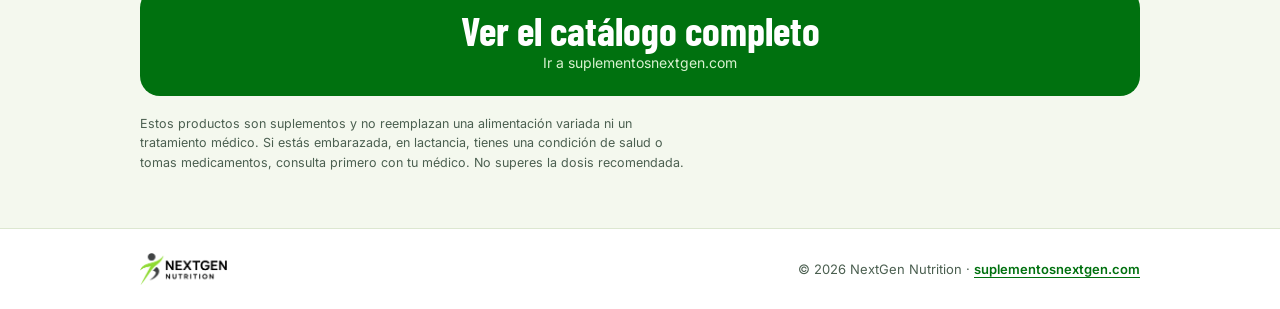
==== commit c7979470: "Agrego programa de referidos: banner en home y landing /referidos/" ====
--- a/index.html
+++ b/index.html
@@ -156,6 +156,21 @@
   body{padding-bottom:76px}
   table{font-size:13.5px} th,td{padding:10px 8px} th{font-size:16px}
 }
+
+/* ---- Banner de referidos ---- */
+.ref-banner{background:var(--lime);padding:44px 20px}
+.ref-banner-in{max-width:1040px;margin:0 auto;display:grid;gap:12px;justify-items:start}
+.ref-badge{display:inline-block;background:var(--ink);color:var(--lime);font-family:var(--display);font-weight:700;font-size:13px;letter-spacing:.08em;padding:4px 12px;border-radius:999px;text-transform:uppercase}
+.ref-banner h2{font-family:var(--display);font-weight:700;font-size:clamp(36px,9vw,68px);line-height:.95;color:var(--ink);max-width:12ch}
+.ref-hl{color:var(--green-deep)}
+.ref-banner p{font-size:17px;color:var(--green-deep);max-width:44ch;font-weight:500}
+.ref-cta{display:inline-flex;align-items:center;padding:15px 26px;border-radius:999px;background:var(--ink);color:var(--lime);font-family:var(--display);font-weight:700;font-size:20px;text-decoration:none;letter-spacing:.01em;transition:background .15s,transform .15s;margin-top:4px}
+.ref-cta:hover{background:var(--green-deep);transform:translateY(-2px)}
+@media(min-width:720px){
+  .ref-banner-in{grid-template-columns:1fr auto;align-items:center;gap:24px}
+  .ref-badge,.ref-banner h2,.ref-banner p{grid-column:1}
+  .ref-cta{grid-column:2;grid-row:1/5;align-self:center;text-align:center}
+}
 </style>
 <!-- Google Analytics (mismo flujo de datos de suplementosnextgen.com) -->
 <script async src="https://www.googletagmanager.com/gtag/js?id=G-GEWPQXDYVS"></script>
@@ -218,6 +233,19 @@
     <a class="ver-todas" href="/guias/" data-loc="guias_home_todas">Ver todas las guías gratuitas</a>
   </section>
 </main>
+
+
+<!-- =====================================================================
+     BANNER PROGRAMA DE REFERIDOS
+     ===================================================================== -->
+<section class="ref-banner" aria-labelledby="ref-banner-h">
+  <div class="ref-banner-in">
+    <div class="ref-badge">Nuevo</div>
+    <h2 id="ref-banner-h">Recibe <span class="ref-hl">$20.000</span> por cada amigo que compre</h2>
+    <p>Comparte tu código, tu amigo compra y tú acumulas bonos para tu próximo pedido. Hasta $40.000 por pedido.</p>
+    <a class="ref-cta" href="/referidos/" data-loc="banner_referidos">Quiero mi código de referido</a>
+  </div>
+</section>
 
 <section class="foot">
   <div class="help">
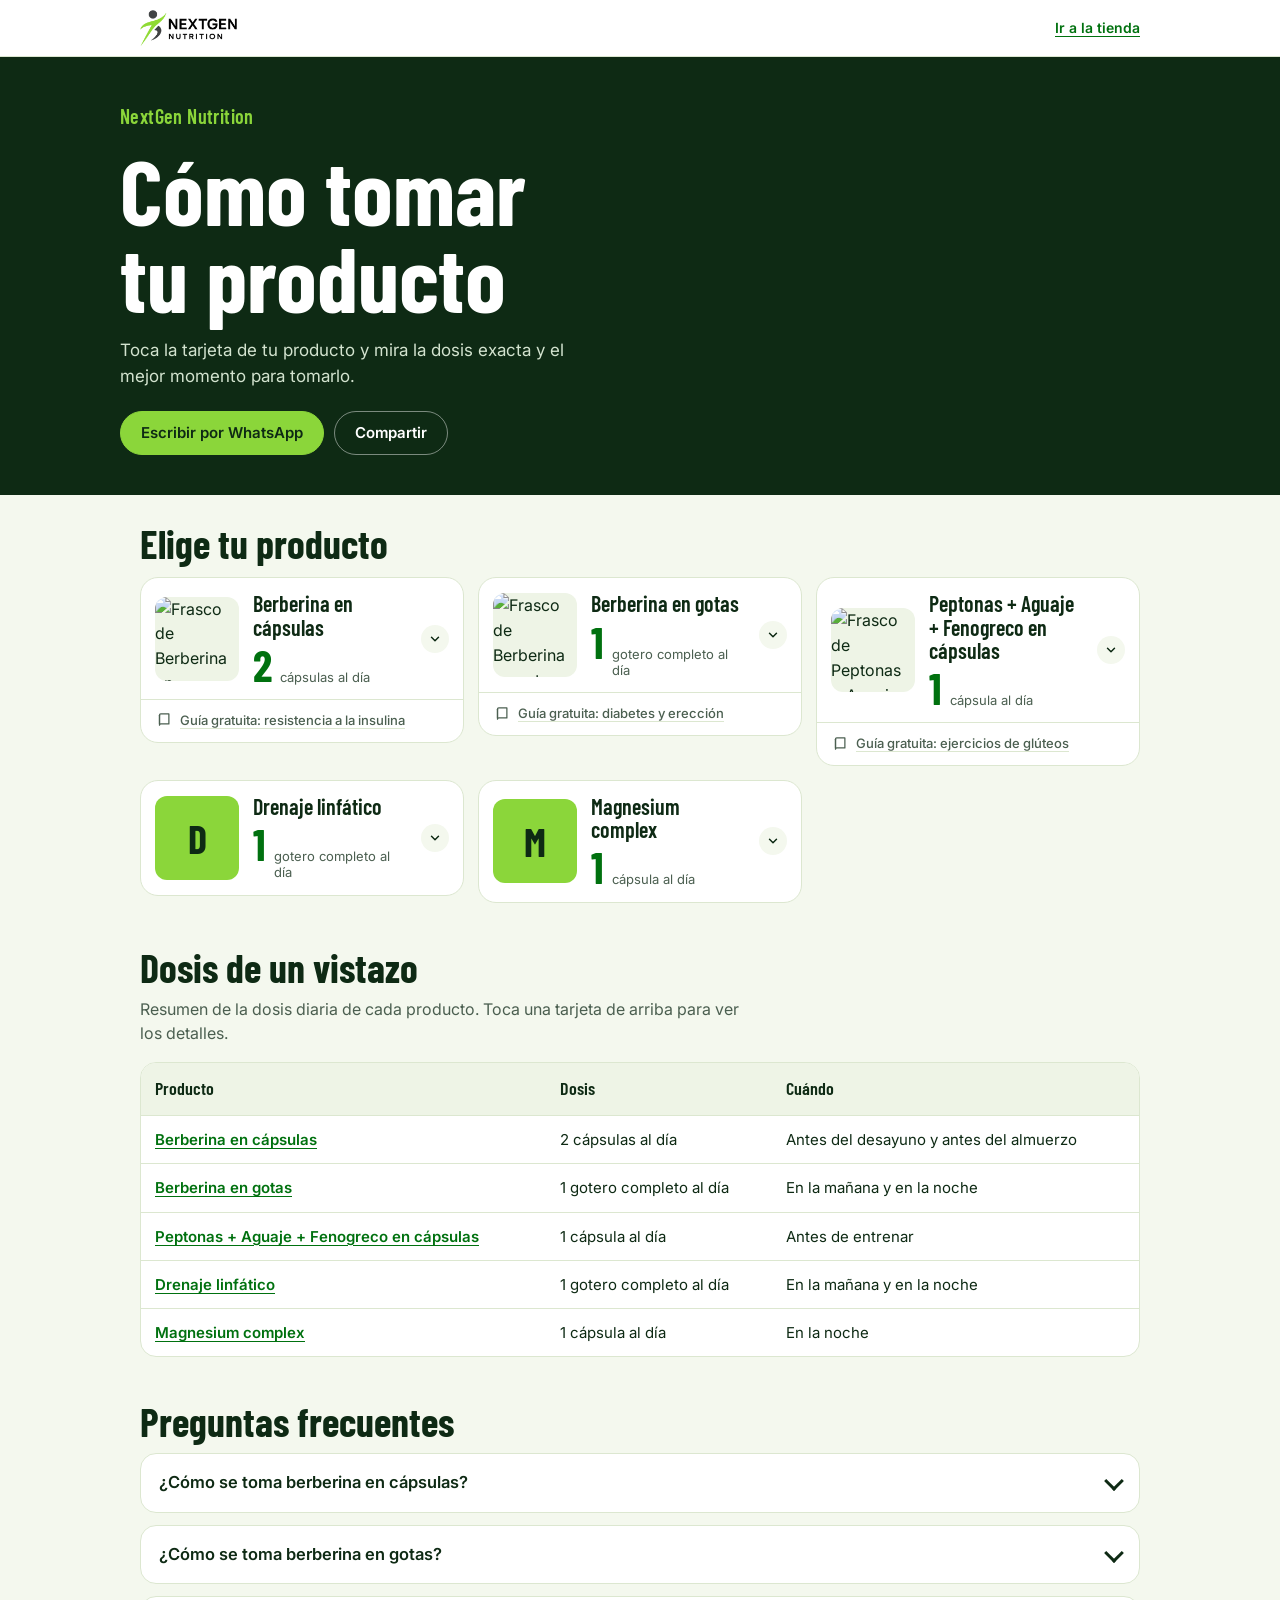
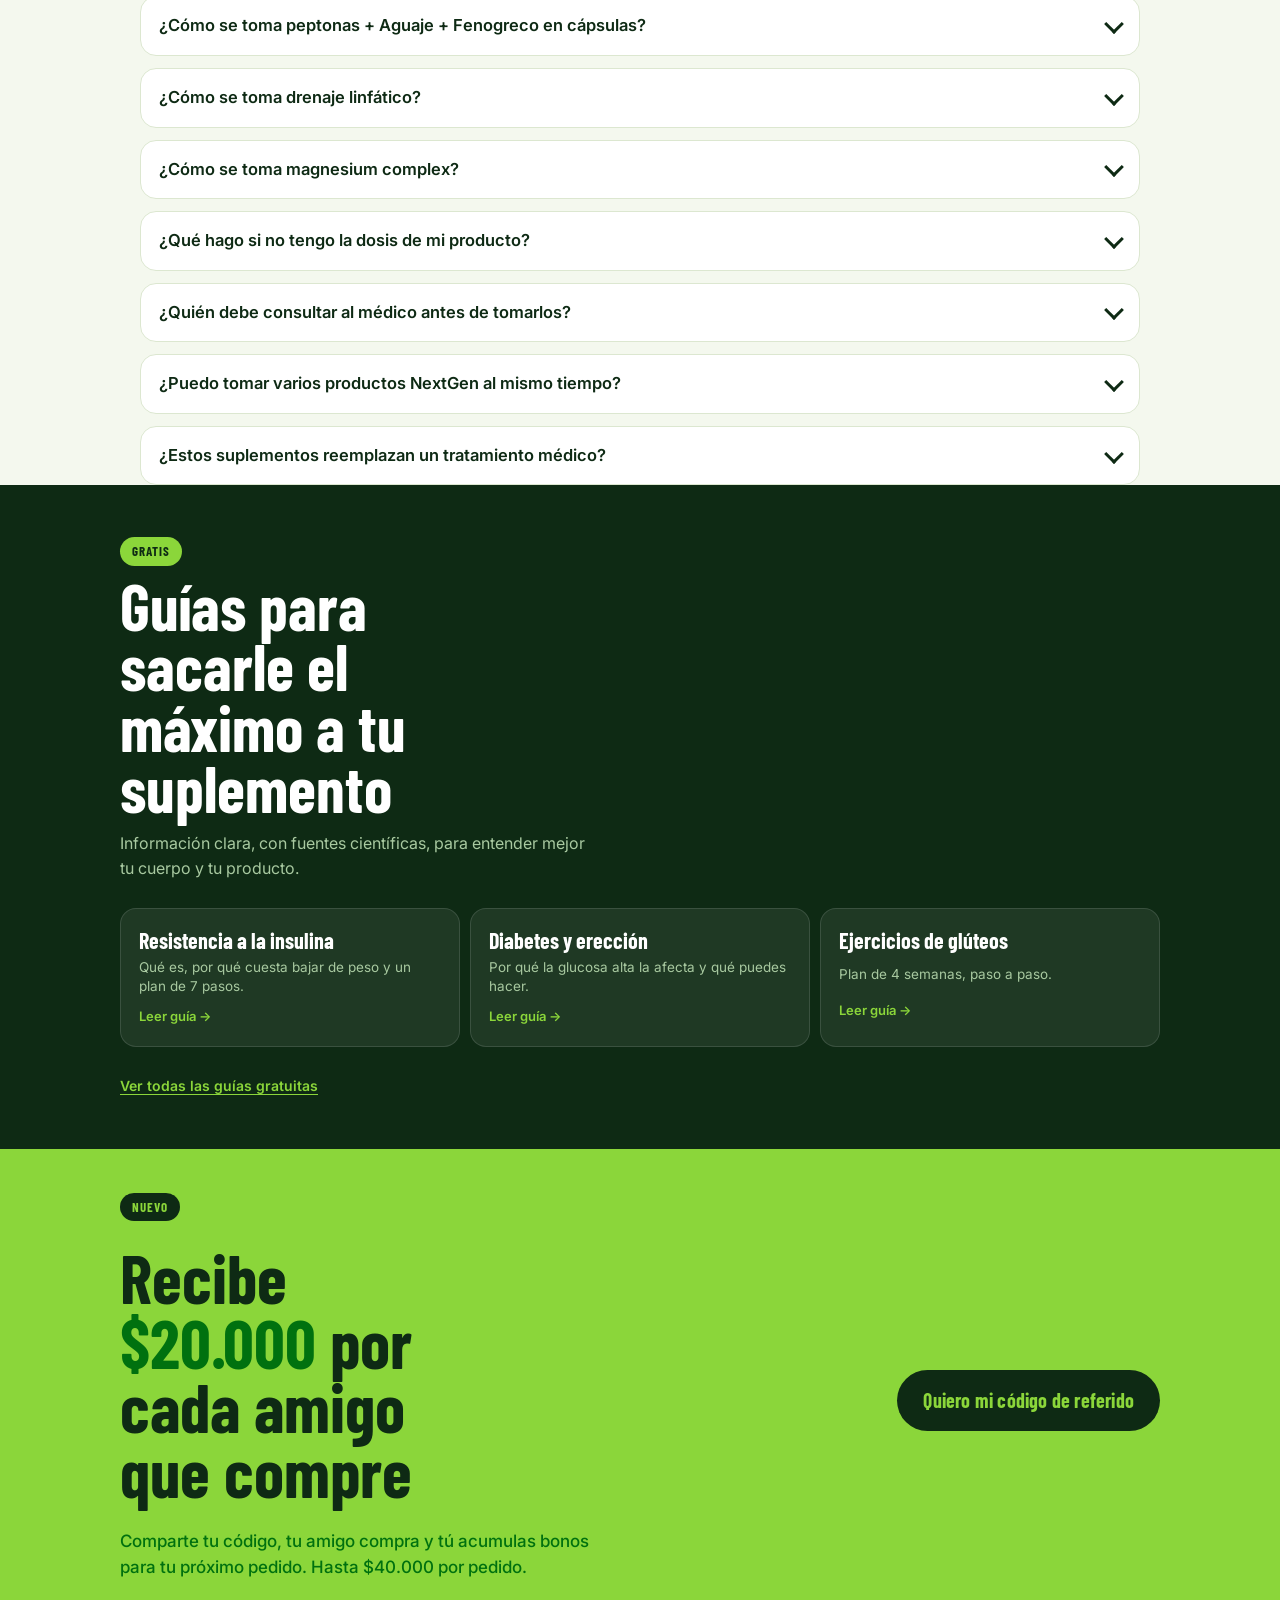
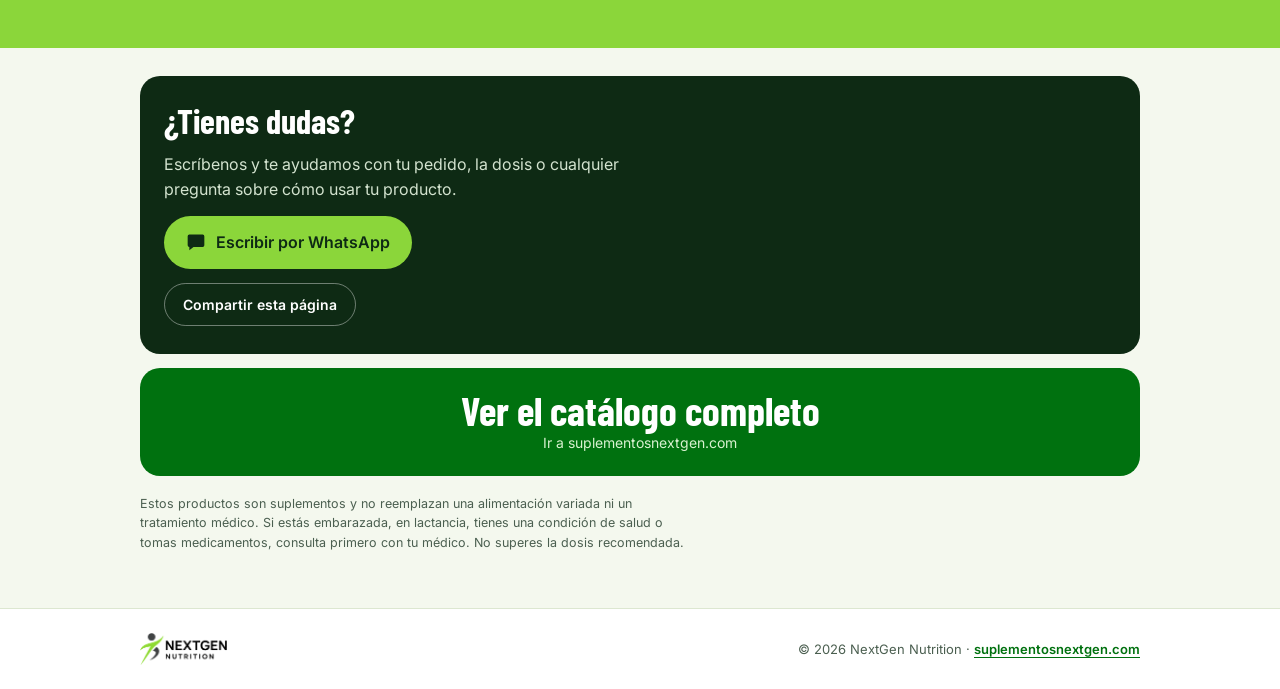
==== commit c765b865: "Sección guías: sube antes de FAQ y adopta estilo banner alto contraste" ====
--- a/index.html
+++ b/index.html
@@ -171,6 +171,22 @@
   .ref-badge,.ref-banner h2,.ref-banner p{grid-column:1}
   .ref-cta{grid-column:2;grid-row:1/5;align-self:center;text-align:center}
 }
+
+/* ---- Banner de guías gratuitas ---- */
+.guias-banner{background:var(--ink);padding:52px 20px}
+.guias-banner-in{max-width:1040px;margin:0 auto;display:grid;gap:28px}
+.guias-badge{display:inline-block;background:var(--lime);color:var(--ink);font-family:var(--display);font-weight:700;font-size:13px;letter-spacing:.08em;padding:4px 12px;border-radius:999px;text-transform:uppercase}
+.guias-banner-texto h2{font-family:var(--display);font-weight:700;font-size:clamp(36px,9vw,64px);line-height:.95;color:#fff;margin-top:10px;max-width:14ch}
+.guias-banner-texto p{margin-top:12px;font-size:16px;color:#A8C9A0;max-width:48ch}
+.guias-cards-dark{display:grid;grid-template-columns:1fr;gap:10px}
+@media(min-width:720px){.guias-cards-dark{grid-template-columns:repeat(3,1fr)}}
+.gc-dark{display:grid;gap:6px;background:rgba(255,255,255,.07);border:1.5px solid rgba(255,255,255,.12);border-radius:16px;padding:20px 18px;text-decoration:none;color:#fff;transition:background .2s,border-color .2s}
+.gc-dark:hover{background:rgba(139,214,58,.12);border-color:var(--lime)}
+.gc-dark strong{font-family:var(--display);font-weight:700;font-size:22px;line-height:1.05;color:#fff}
+.gc-dark span{font-size:13.5px;color:#A8C9A0;line-height:1.4}
+.gc-dark em{font-style:normal;font-size:13px;font-weight:600;color:var(--lime);margin-top:4px}
+.guias-todas{display:inline-block;font-size:14px;font-weight:600;color:var(--lime);text-underline-offset:3px;text-decoration:underline}
+.guias-todas:hover{color:#fff}
 </style>
 <!-- Google Analytics (mismo flujo de datos de suplementosnextgen.com) -->
 <script async src="https://www.googletagmanager.com/gtag/js?id=G-GEWPQXDYVS"></script>
@@ -222,18 +238,37 @@
     <div id="faq"></div>
   </section>
 
-  <section class="info" id="guias" aria-labelledby="guias-h">
-    <h2 id="guias-h">Guías gratuitas</h2>
-    <p class="info-p">Información clara y con fuentes para sacarle el mejor resultado a tu producto.</p>
-    <div class="guias-grid">
-      <a class="guia-card" href="/guias/resistencia-insulina/" data-loc="guias_home"><strong>Resistencia a la insulina</strong><span>Qué es, por qué cuesta bajar de peso y un plan de 7 pasos.</span></a>
-      <a class="guia-card" href="/guias/diabetes-ereccion/" data-loc="guias_home"><strong>Diabetes y erección</strong><span>Por qué la glucosa alta la afecta y qué puedes hacer.</span></a>
-      <a class="guia-card" href="/guias/ejercicios-gluteos/" data-loc="guias_home"><strong>Ejercicios de glúteos</strong><span>Plan de 4 semanas, paso a paso.</span></a>
+</main>
+<!-- =====================================================================
+     BANNER GUÍAS GRATUITAS
+     ===================================================================== -->
+<section class="guias-banner" aria-labelledby="guias-banner-h">
+  <div class="guias-banner-in">
+    <div class="guias-banner-texto">
+      <div class="guias-badge">Gratis</div>
+      <h2 id="guias-banner-h">Guías para sacarle el máximo a tu suplemento</h2>
+      <p>Información clara, con fuentes científicas, para entender mejor tu cuerpo y tu producto.</p>
     </div>
-    <a class="ver-todas" href="/guias/" data-loc="guias_home_todas">Ver todas las guías gratuitas</a>
-  </section>
-</main>
-
+    <div class="guias-cards-dark">
+      <a class="gc-dark" href="/guias/resistencia-insulina/" data-loc="guias_banner">
+        <strong>Resistencia a la insulina</strong>
+        <span>Qué es, por qué cuesta bajar de peso y un plan de 7 pasos.</span>
+        <em>Leer guía →</em>
+      </a>
+      <a class="gc-dark" href="/guias/diabetes-ereccion/" data-loc="guias_banner">
+        <strong>Diabetes y erección</strong>
+        <span>Por qué la glucosa alta la afecta y qué puedes hacer.</span>
+        <em>Leer guía →</em>
+      </a>
+      <a class="gc-dark" href="/guias/ejercicios-gluteos/" data-loc="guias_banner">
+        <strong>Ejercicios de glúteos</strong>
+        <span>Plan de 4 semanas, paso a paso.</span>
+        <em>Leer guía →</em>
+      </a>
+    </div>
+    <a class="guias-todas" href="/guias/" data-loc="guias_banner_todas">Ver todas las guías gratuitas</a>
+  </div>
+</section>
 
 <!-- =====================================================================
      BANNER PROGRAMA DE REFERIDOS
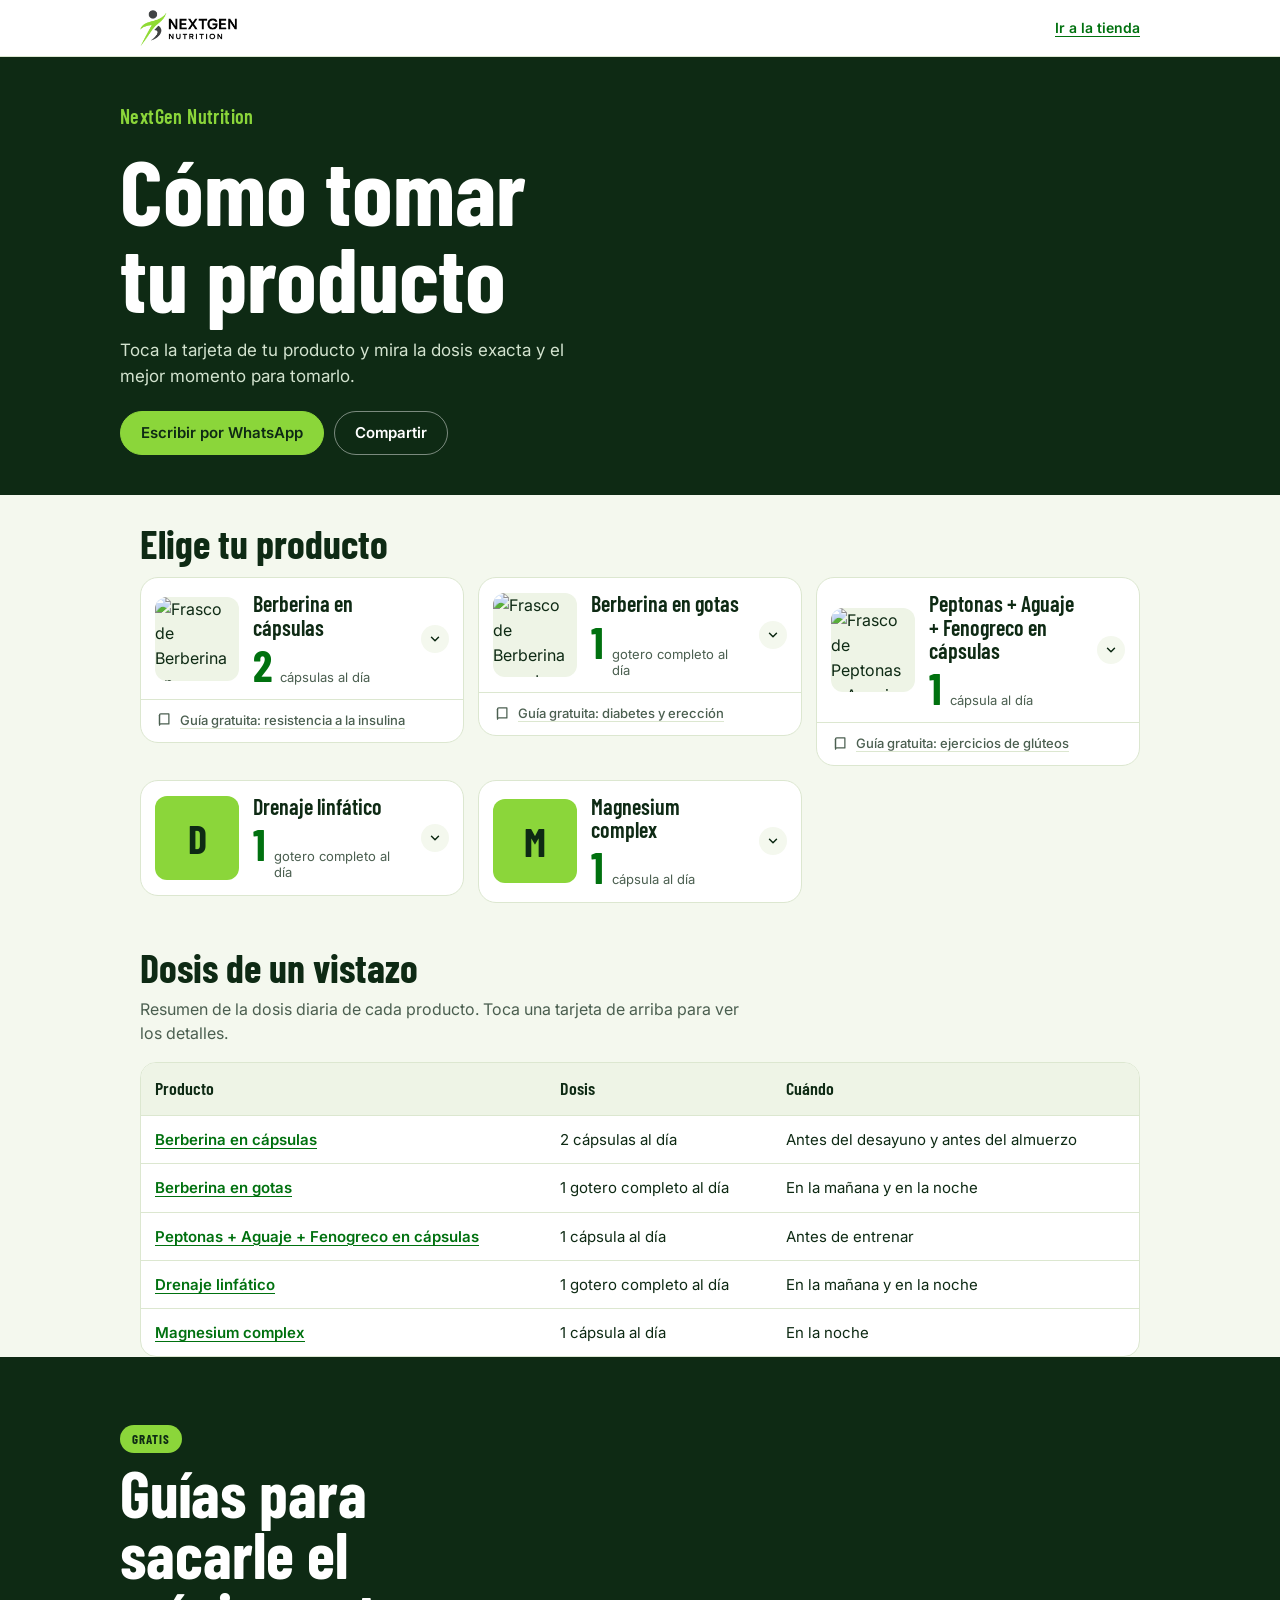
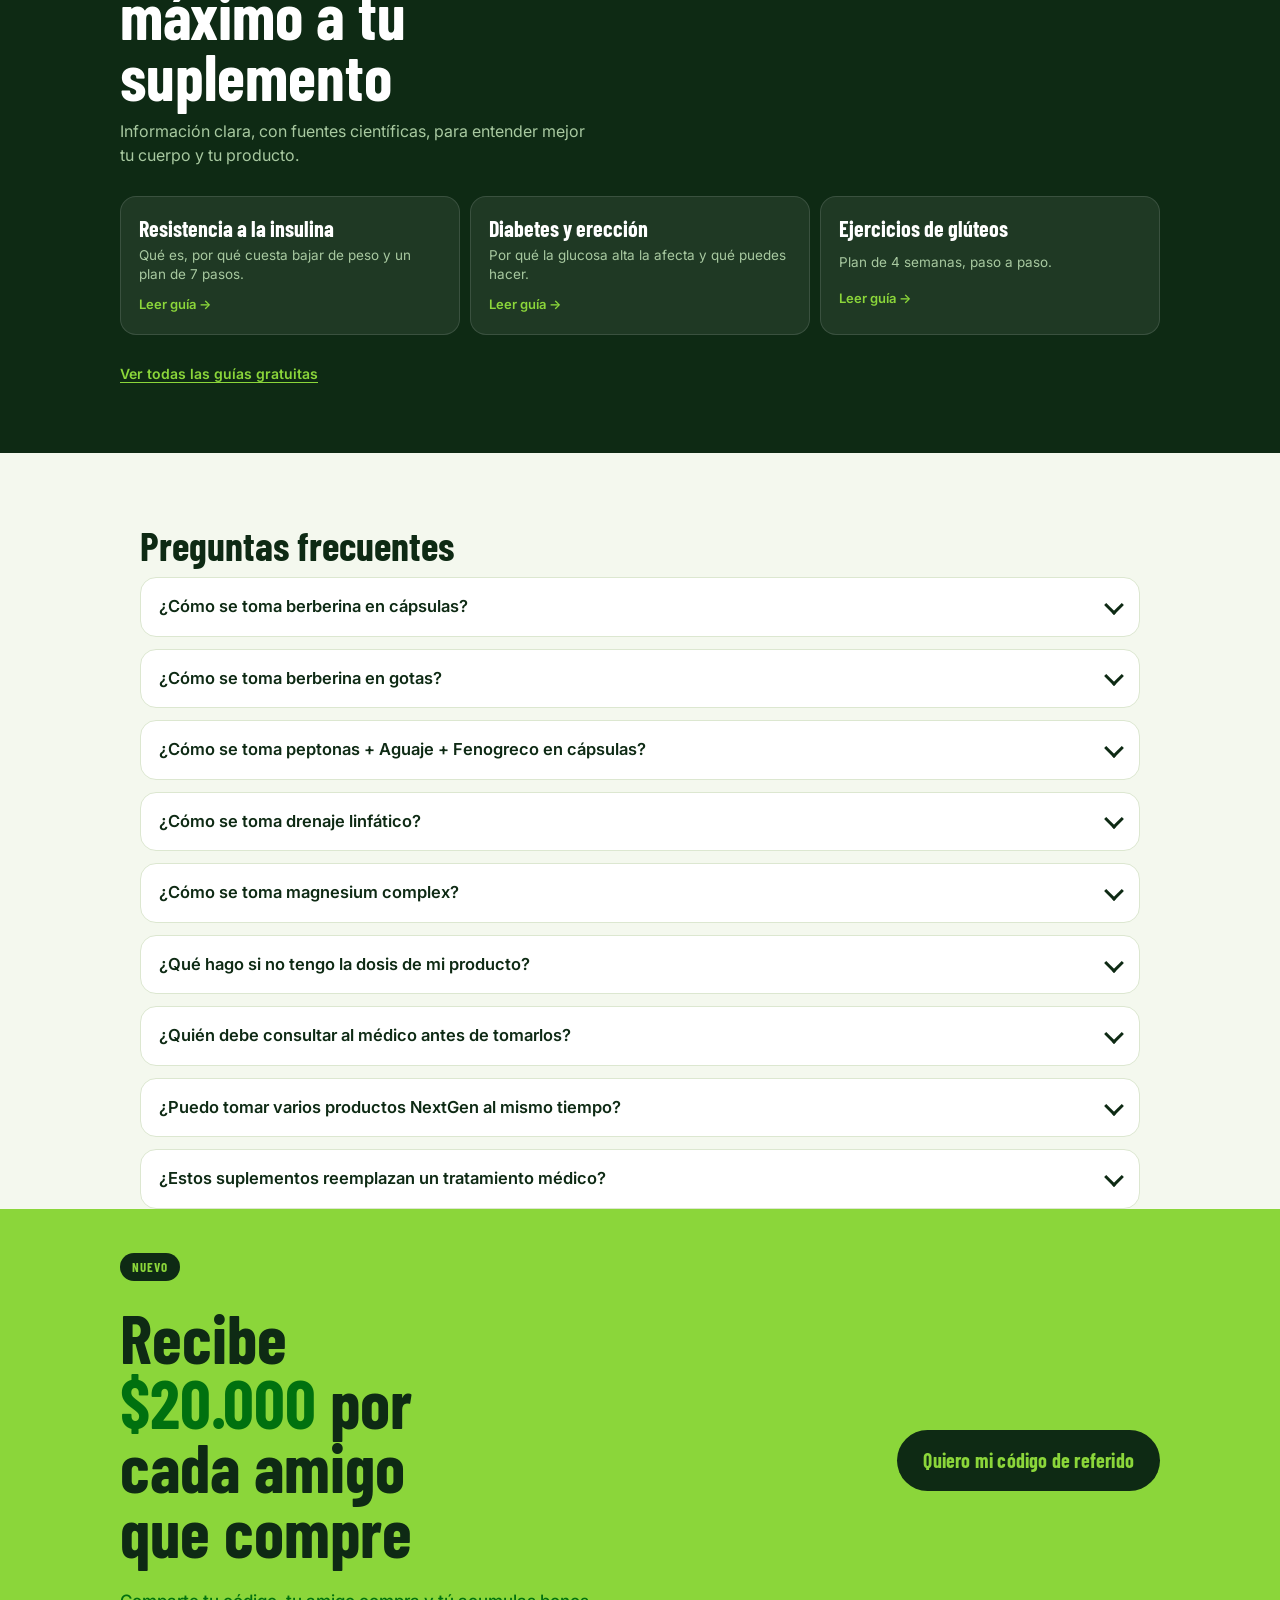
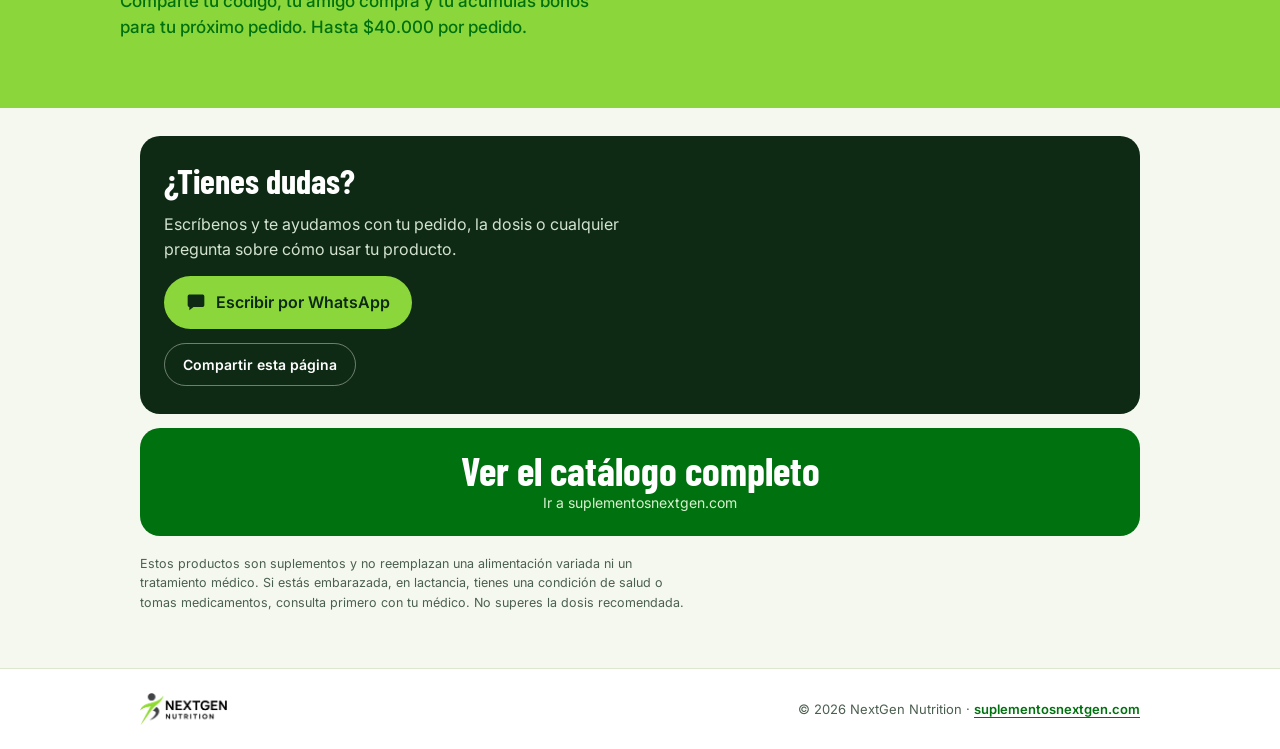
==== commit 28a9e280: "Mueve banner guías entre tabla de dosis y preguntas frecuentes" ====
--- a/index.html
+++ b/index.html
@@ -173,7 +173,7 @@
 }
 
 /* ---- Banner de guías gratuitas ---- */
-.guias-banner{background:var(--ink);padding:52px 20px}
+.guias-banner{background:var(--ink);padding:68px 20px}
 .guias-banner-in{max-width:1040px;margin:0 auto;display:grid;gap:28px}
 .guias-badge{display:inline-block;background:var(--lime);color:var(--ink);font-family:var(--display);font-weight:700;font-size:13px;letter-spacing:.08em;padding:4px 12px;border-radius:999px;text-transform:uppercase}
 .guias-banner-texto h2{font-family:var(--display);font-weight:700;font-size:clamp(36px,9vw,64px);line-height:.95;color:#fff;margin-top:10px;max-width:14ch}
@@ -233,12 +233,8 @@
     <div class="tabla-wrap"><table id="tabla-dosis"><thead><tr><th>Producto</th><th>Dosis</th><th>Cuándo</th></tr></thead><tbody></tbody></table></div>
   </section>
 
-  <section class="info" id="preguntas" aria-labelledby="faq-h">
-    <h2 id="faq-h">Preguntas frecuentes</h2>
-    <div id="faq"></div>
-  </section>
-
 </main>
+
 <!-- =====================================================================
      BANNER GUÍAS GRATUITAS
      ===================================================================== -->
@@ -270,6 +266,14 @@
   </div>
 </section>
 
+<main>
+
+  <section class="info" id="preguntas" aria-labelledby="faq-h">
+    <h2 id="faq-h">Preguntas frecuentes</h2>
+    <div id="faq"></div>
+  </section>
+
+</main>
 <!-- =====================================================================
      BANNER PROGRAMA DE REFERIDOS
      ===================================================================== -->
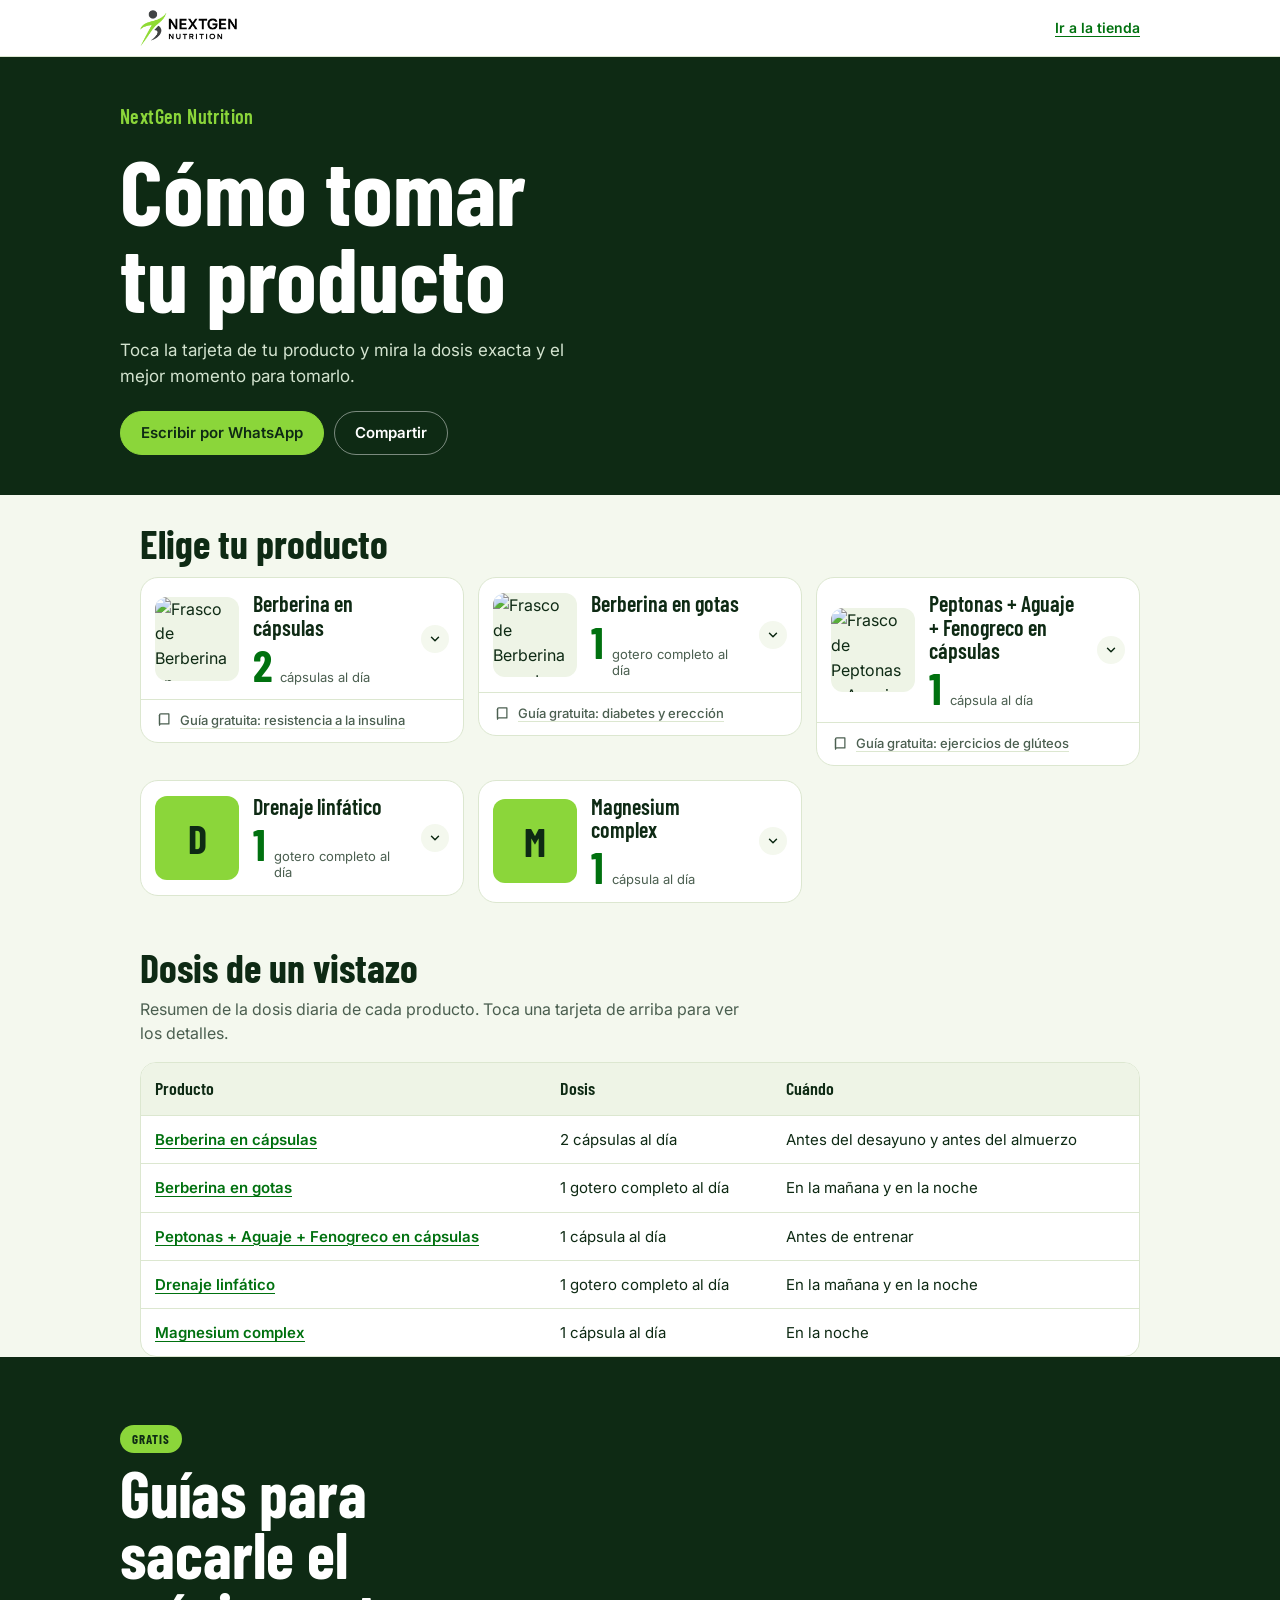
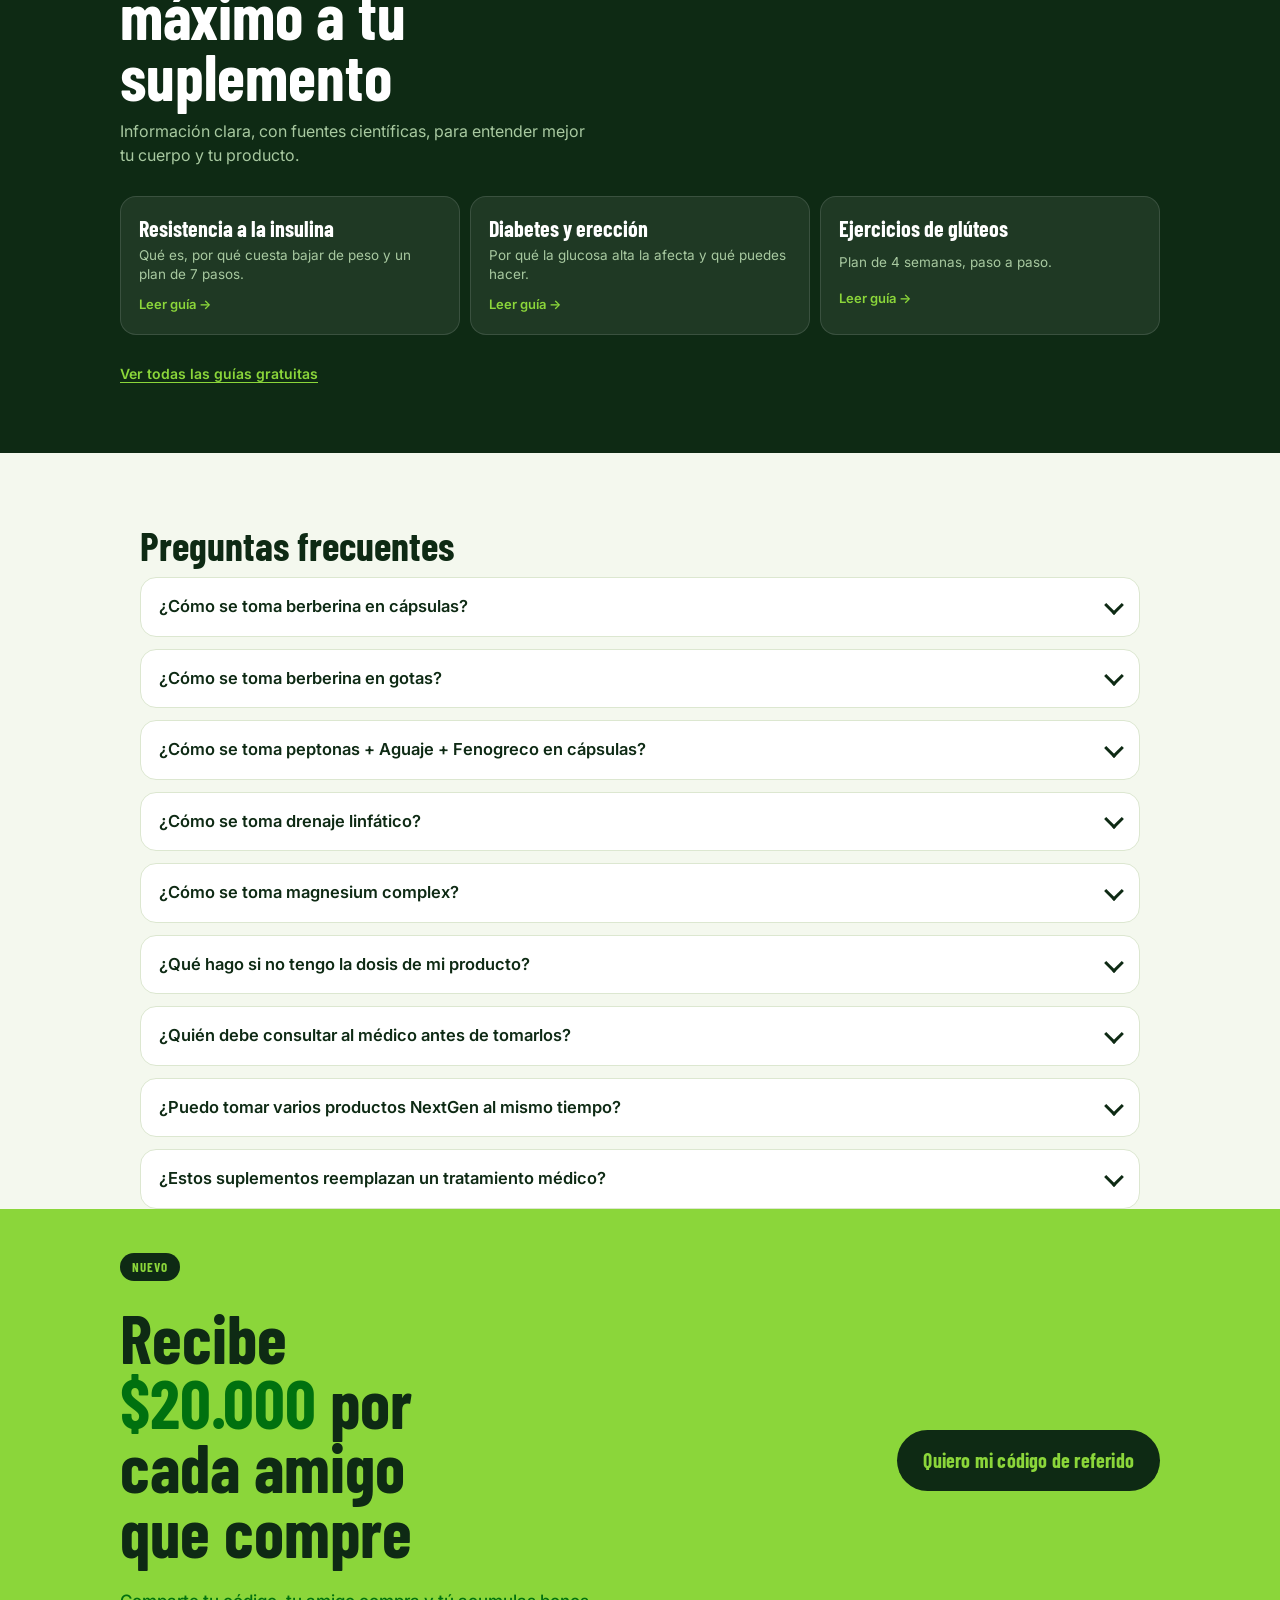
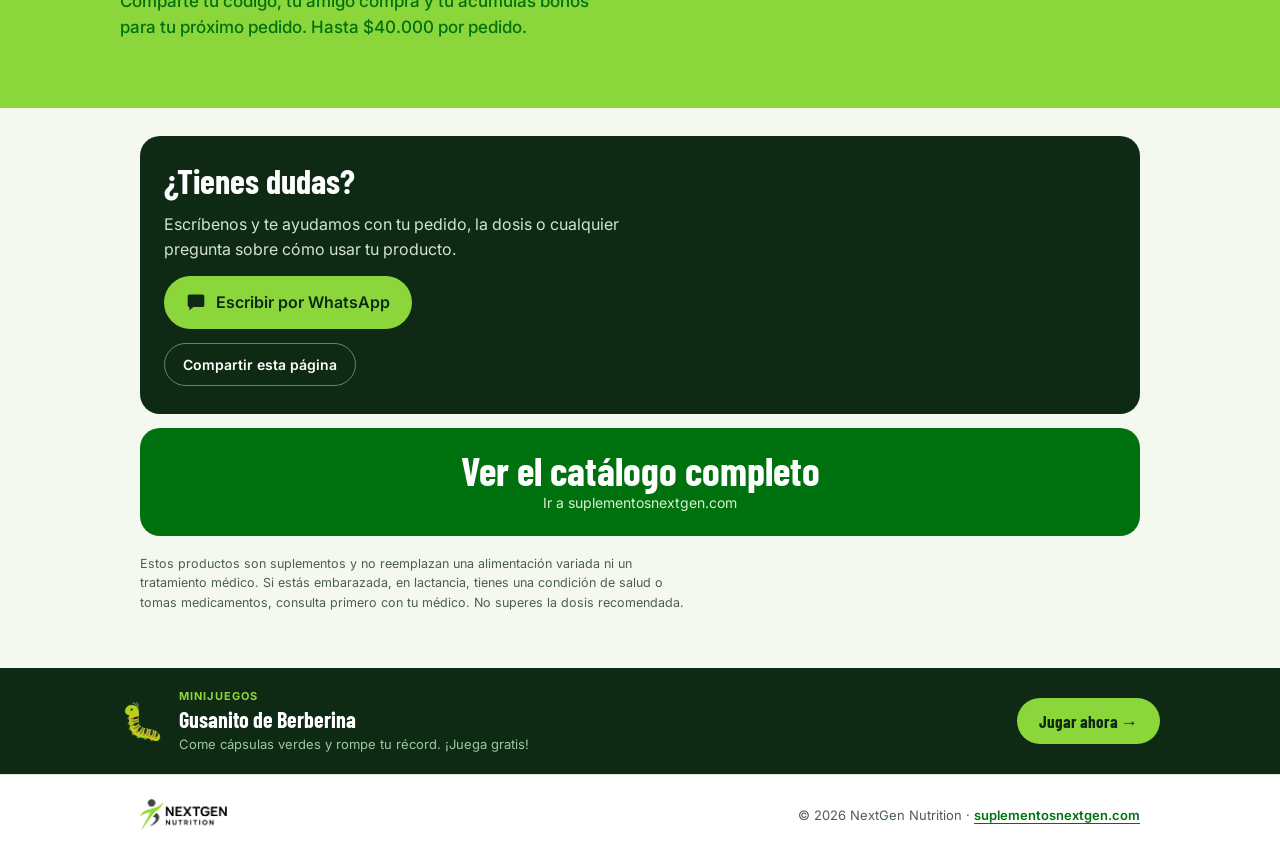
==== commit c3552e11: "Agrego minijuego: Gusanito de Berberina en /juegos/ - Nueva página /juegos/index.html con snake game" ====
--- a/index.html
+++ b/index.html
@@ -157,6 +157,17 @@
   table{font-size:13.5px} th,td{padding:10px 8px} th{font-size:16px}
 }
 
+/* ---- Banner de minijuegos ---- */
+.games-banner{background:var(--ink);padding:20px}
+.games-banner-in{max-width:1040px;margin:0 auto;display:flex;align-items:center;gap:14px;flex-wrap:wrap}
+.games-emoji{font-size:36px;flex:none;line-height:1}
+.games-text{flex:1;min-width:160px}
+.games-label{font-size:11px;font-weight:700;letter-spacing:.1em;text-transform:uppercase;color:var(--lime);margin-bottom:2px}
+.games-title{font-family:var(--display);font-weight:700;font-size:22px;color:#fff;line-height:1.1}
+.games-desc{font-size:13px;color:#9EC99E;margin-top:3px}
+.games-cta{flex:none;display:inline-block;background:var(--lime);color:var(--ink);font-family:var(--display);font-weight:700;font-size:17px;padding:10px 22px;border-radius:999px;text-decoration:none;white-space:nowrap;transition:background .15s,transform .15s}
+.games-cta:hover{background:#a3f046;transform:translateY(-2px)}
+
 /* ---- Banner de referidos ---- */
 .ref-banner{background:var(--lime);padding:44px 20px}
 .ref-banner-in{max-width:1040px;margin:0 auto;display:grid;gap:12px;justify-items:start}
@@ -303,6 +314,21 @@
   <p class="legal">Estos productos son suplementos y no reemplazan una alimentación variada ni un tratamiento médico. Si estás embarazada, en lactancia, tienes una condición de salud o tomas medicamentos, consulta primero con tu médico. No superes la dosis recomendada.</p>
 </section>
 
+<!-- =====================================================================
+     BANNER MINIJUEGOS
+     ===================================================================== -->
+<section class="games-banner" aria-label="Minijuegos NextGen">
+  <div class="games-banner-in">
+    <div class="games-emoji" aria-hidden="true">🐛</div>
+    <div class="games-text">
+      <p class="games-label">Minijuegos</p>
+      <p class="games-title">Gusanito de Berberina</p>
+      <p class="games-desc">Come cápsulas verdes y rompe tu récord. ¡Juega gratis!</p>
+    </div>
+    <a class="games-cta" href="/juegos/" data-loc="banner_juegos">Jugar ahora →</a>
+  </div>
+</section>
+
 <footer class="site-foot">
   <div class="site-foot-in">
     <a class="logo" href="https://suplementosnextgen.com/" data-loc="footer" aria-label="NextGen Nutrition, ir a la tienda"><img src="/nextgen-nutrition-logo.png" alt="NextGen Nutrition" width="86" height="32" loading="lazy"></a>
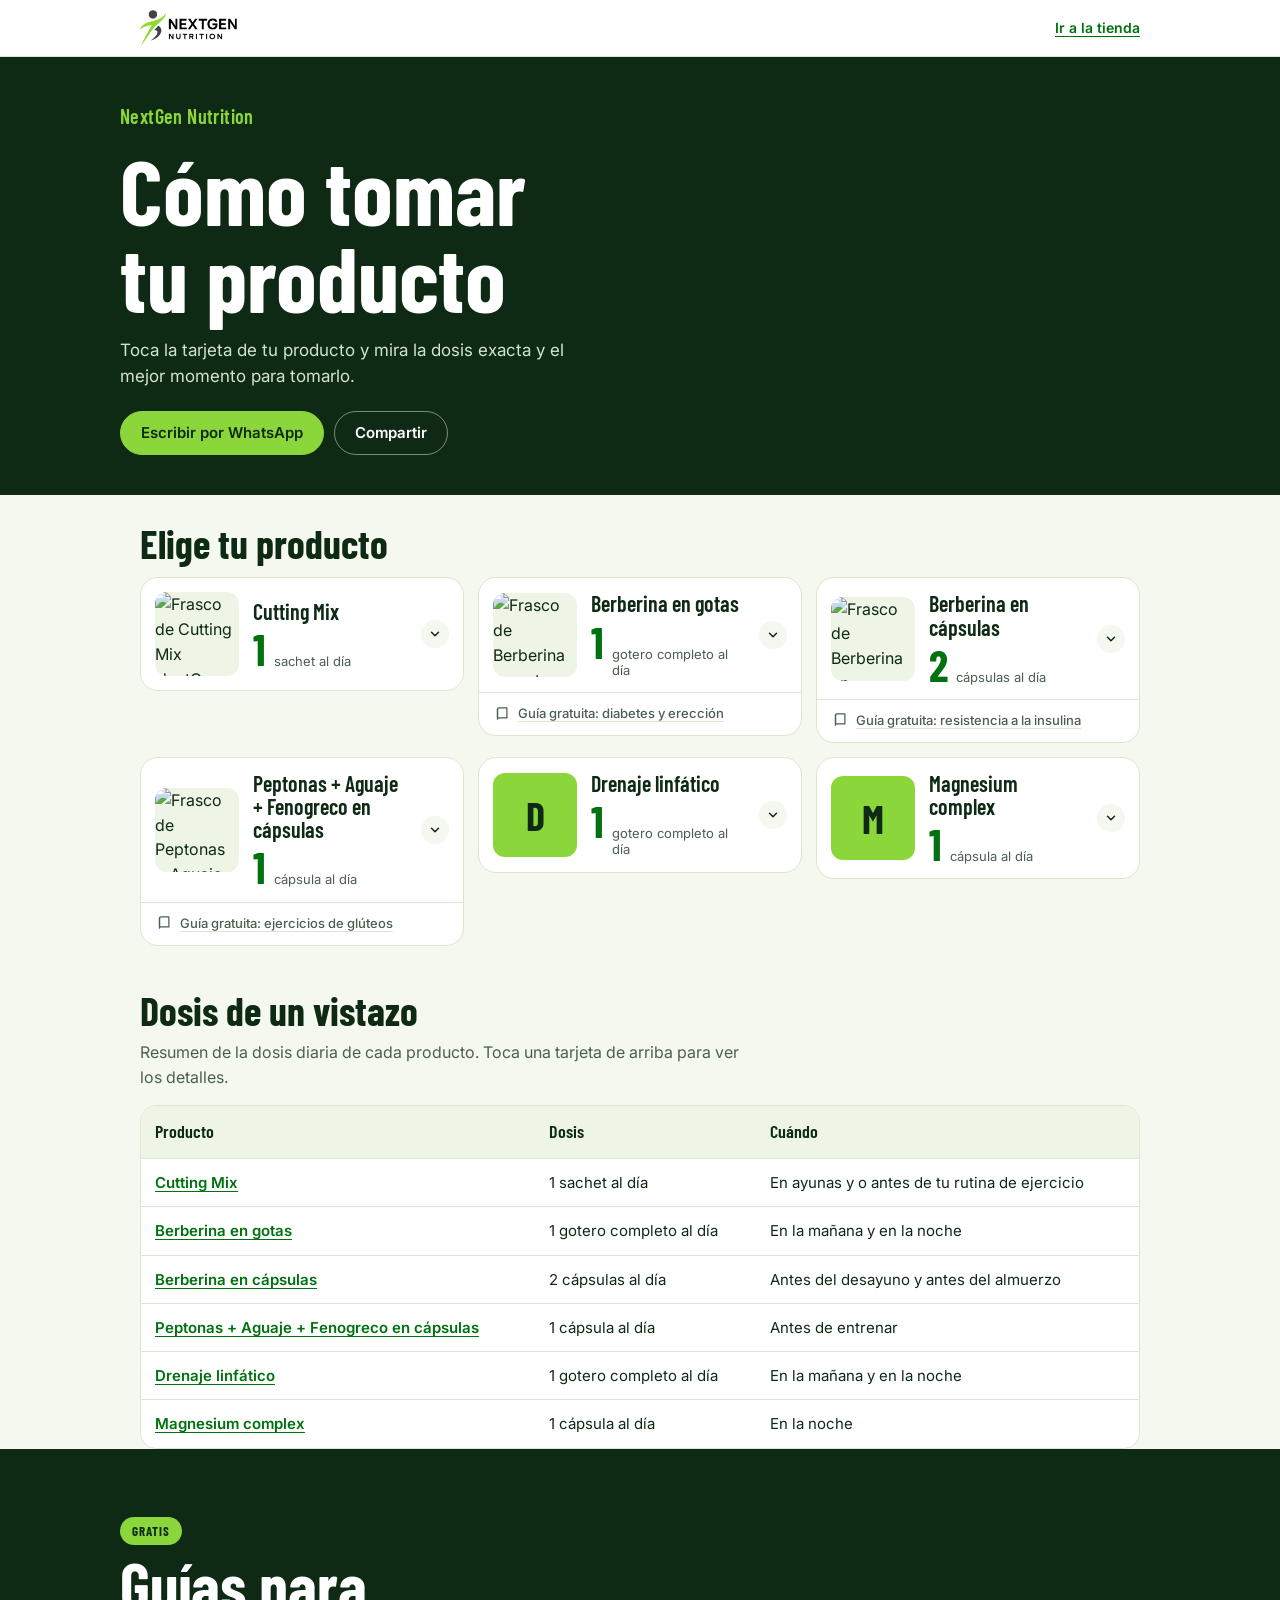
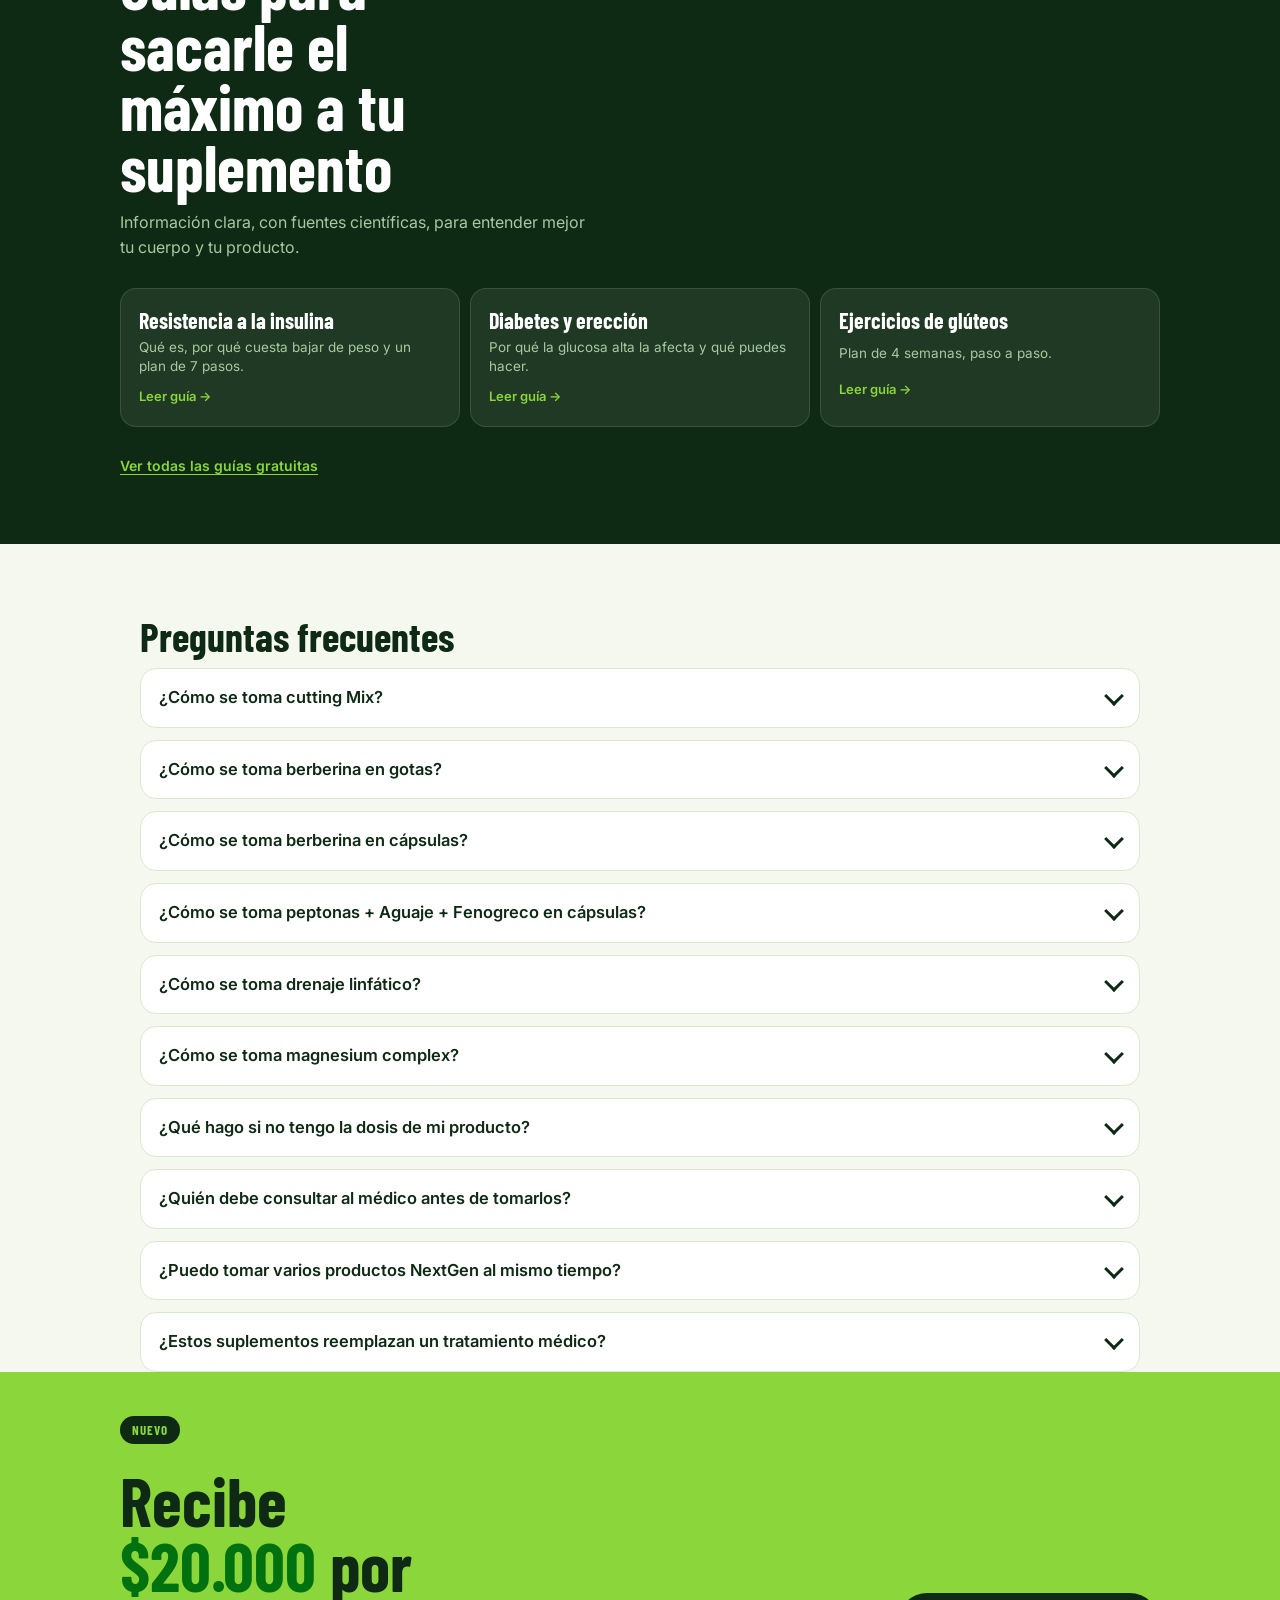
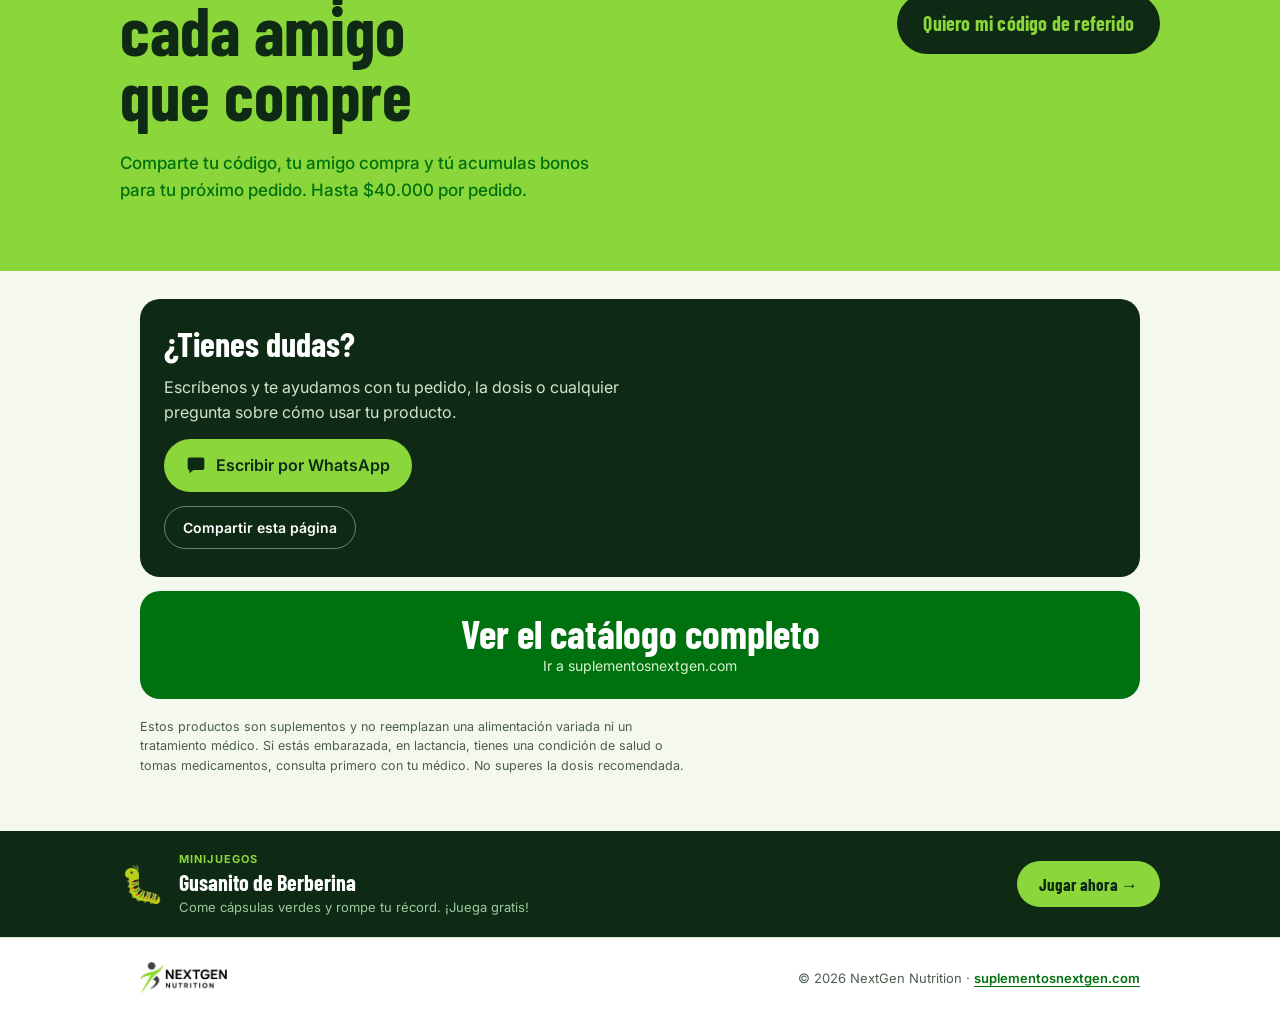
==== commit 4bd553e2: "Agrego Cutting Mix (1 sachet al día) y reordeno productos: cutting mix, gotas, cápsulas Co-Authored-" ====
--- a/index.html
+++ b/index.html
@@ -4,7 +4,7 @@
 <meta charset="utf-8">
 <meta name="viewport" content="width=device-width, initial-scale=1">
 <title>Cómo tomar berberina, peptonas y magnesio | NextGen</title>
-<meta name="description" content="Dosis exacta y mejor momento para tomar berberina en gotas y cápsulas, peptonas, drenaje linfático y magnesium complex de NextGen Nutrition.">
+<meta name="description" content="Dosis exacta y mejor momento para tomar berberina en gotas y cápsulas, peptonas, drenaje linfático, magnesium complex y cutting mix de NextGen Nutrition.">
 <meta name="theme-color" content="#0E2A14">
 <meta name="robots" content="index,follow,max-image-preview:large">
 <link rel="canonical" href="https://como-tomar.suplementosnextgen.com/">
@@ -210,7 +210,7 @@
 <link rel="icon" href="/favicon.ico" sizes="any">
 <link rel="icon" type="image/png" sizes="32x32" href="/favicon-32.png">
 <link rel="apple-touch-icon" href="/apple-touch-icon.png">
-<script type="application/ld+json">{"@context":"https://schema.org","@type":"WebPage","name":"Cómo tomar tu producto | NextGen Nutrition","description":"Dosis exacta y mejor momento para tomar berberina en gotas y cápsulas, peptonas, drenaje linfático y magnesium complex de NextGen Nutrition.","url":"https://como-tomar.suplementosnextgen.com/","inLanguage":"es-CO","isPartOf":{"@type":"WebSite","name":"Cómo tomar tu producto | NextGen Nutrition","url":"https://como-tomar.suplementosnextgen.com/"},"publisher":{"@type":"OnlineStore","@id":"https://suplementosnextgen.com/#organization","name":"NextGen Nutrition","url":"https://suplementosnextgen.com/","logo":"https://como-tomar.suplementosnextgen.com/nextgen-nutrition-logo.png","areaServed":{"@type":"Country","name":"Colombia"},"contactPoint":{"@type":"ContactPoint","contactType":"customer service","telephone":"+573154115877","availableLanguage":"es","url":"https://wa.me/573154115877"}},"primaryImageOfPage":"https://como-tomar.suplementosnextgen.com/nextgen-nutrition-como-tomar-og.png"}</script>
+<script type="application/ld+json">{"@context":"https://schema.org","@type":"WebPage","name":"Cómo tomar tu producto | NextGen Nutrition","description":"Dosis exacta y mejor momento para tomar berberina en gotas y cápsulas, peptonas, drenaje linfático, magnesium complex y cutting mix de NextGen Nutrition.","url":"https://como-tomar.suplementosnextgen.com/","inLanguage":"es-CO","isPartOf":{"@type":"WebSite","name":"Cómo tomar tu producto | NextGen Nutrition","url":"https://como-tomar.suplementosnextgen.com/"},"publisher":{"@type":"OnlineStore","@id":"https://suplementosnextgen.com/#organization","name":"NextGen Nutrition","url":"https://suplementosnextgen.com/","logo":"https://como-tomar.suplementosnextgen.com/nextgen-nutrition-logo.png","areaServed":{"@type":"Country","name":"Colombia"},"contactPoint":{"@type":"ContactPoint","contactType":"customer service","telephone":"+573154115877","availableLanguage":"es","url":"https://wa.me/573154115877"}},"primaryImageOfPage":"https://como-tomar.suplementosnextgen.com/nextgen-nutrition-como-tomar-og.png"}</script>
 <script type="application/ld+json">{"@context":"https://schema.org","@type":"BreadcrumbList","itemListElement":[{"@type":"ListItem","position":1,"name":"Inicio","item":"https://como-tomar.suplementosnextgen.com/"}]}</script>
 </head>
 <body>
@@ -372,17 +372,16 @@
 var PRODUCTOS = [
 
   {
-    id: 'berberina-capsulas',
-    nombre: 'Berberina en cápsulas',
-    foto: 'WhatsAppImage2025-10-15at13.24.36.webp?v=1776189712',
-    numero: '2',
-    unidad: 'cápsulas al día',
+    id: 'cutting-mix',
+    nombre: 'Cutting Mix',
+    foto: 'cutting-mix-caja-real.webp?v=1791746005',
+    numero: '1',
+    unidad: 'sachet al día',
     pasos: [
-      ['Antes del desayuno', '1 cápsula'],
-      ['Antes del almuerzo', '1 cápsula']
+      ['En ayunas', '1 sachet'],
+      ['O antes de tu rutina de ejercicio', '1 sachet']
     ],
-    nota: 'Tómalas con un vaso de agua, siempre antes de la comida.',
-    guia: { texto: 'Guía gratuita: resistencia a la insulina', url: '/guias/resistencia-insulina/' }
+    nota: 'Cada caja trae 30 sachets: toma 1 al día, en ayunas o antes de tu rutina de ejercicio.'
   },
 
   {
@@ -400,6 +399,20 @@
   },
 
   {
+    id: 'berberina-capsulas',
+    nombre: 'Berberina en cápsulas',
+    foto: 'WhatsAppImage2025-10-15at13.24.36.webp?v=1776189712',
+    numero: '2',
+    unidad: 'cápsulas al día',
+    pasos: [
+      ['Antes del desayuno', '1 cápsula'],
+      ['Antes del almuerzo', '1 cápsula']
+    ],
+    nota: 'Tómalas con un vaso de agua, siempre antes de la comida.',
+    guia: { texto: 'Guía gratuita: resistencia a la insulina', url: '/guias/resistencia-insulina/' }
+  },
+
+  {
     id: 'peptonas-capsulas',
     nombre: 'Peptonas + Aguaje + Fenogreco en cápsulas',
     foto: '1769039221peptonasfondoblanco.webp?v=1777329598',
@@ -422,8 +435,7 @@
       ['En la mañana', 'Medio gotero'],
       ['En la noche', 'Medio gotero']
     ],
-    nota: 'Puedes dividirlo en medio gotero en la mañana y medio en la noche. Tómalo sublingual (debajo de la lengua) o mezclado en un vaso con agua.'
-  },
+    nota: 'Puedes dividirlo en medio gotero en la mañana y medio en la noche. Tómalo sublingual (debajo de la lengua) o mezclado en un vaso con agua.'},
 
   {
     id: 'magnesium-complex',
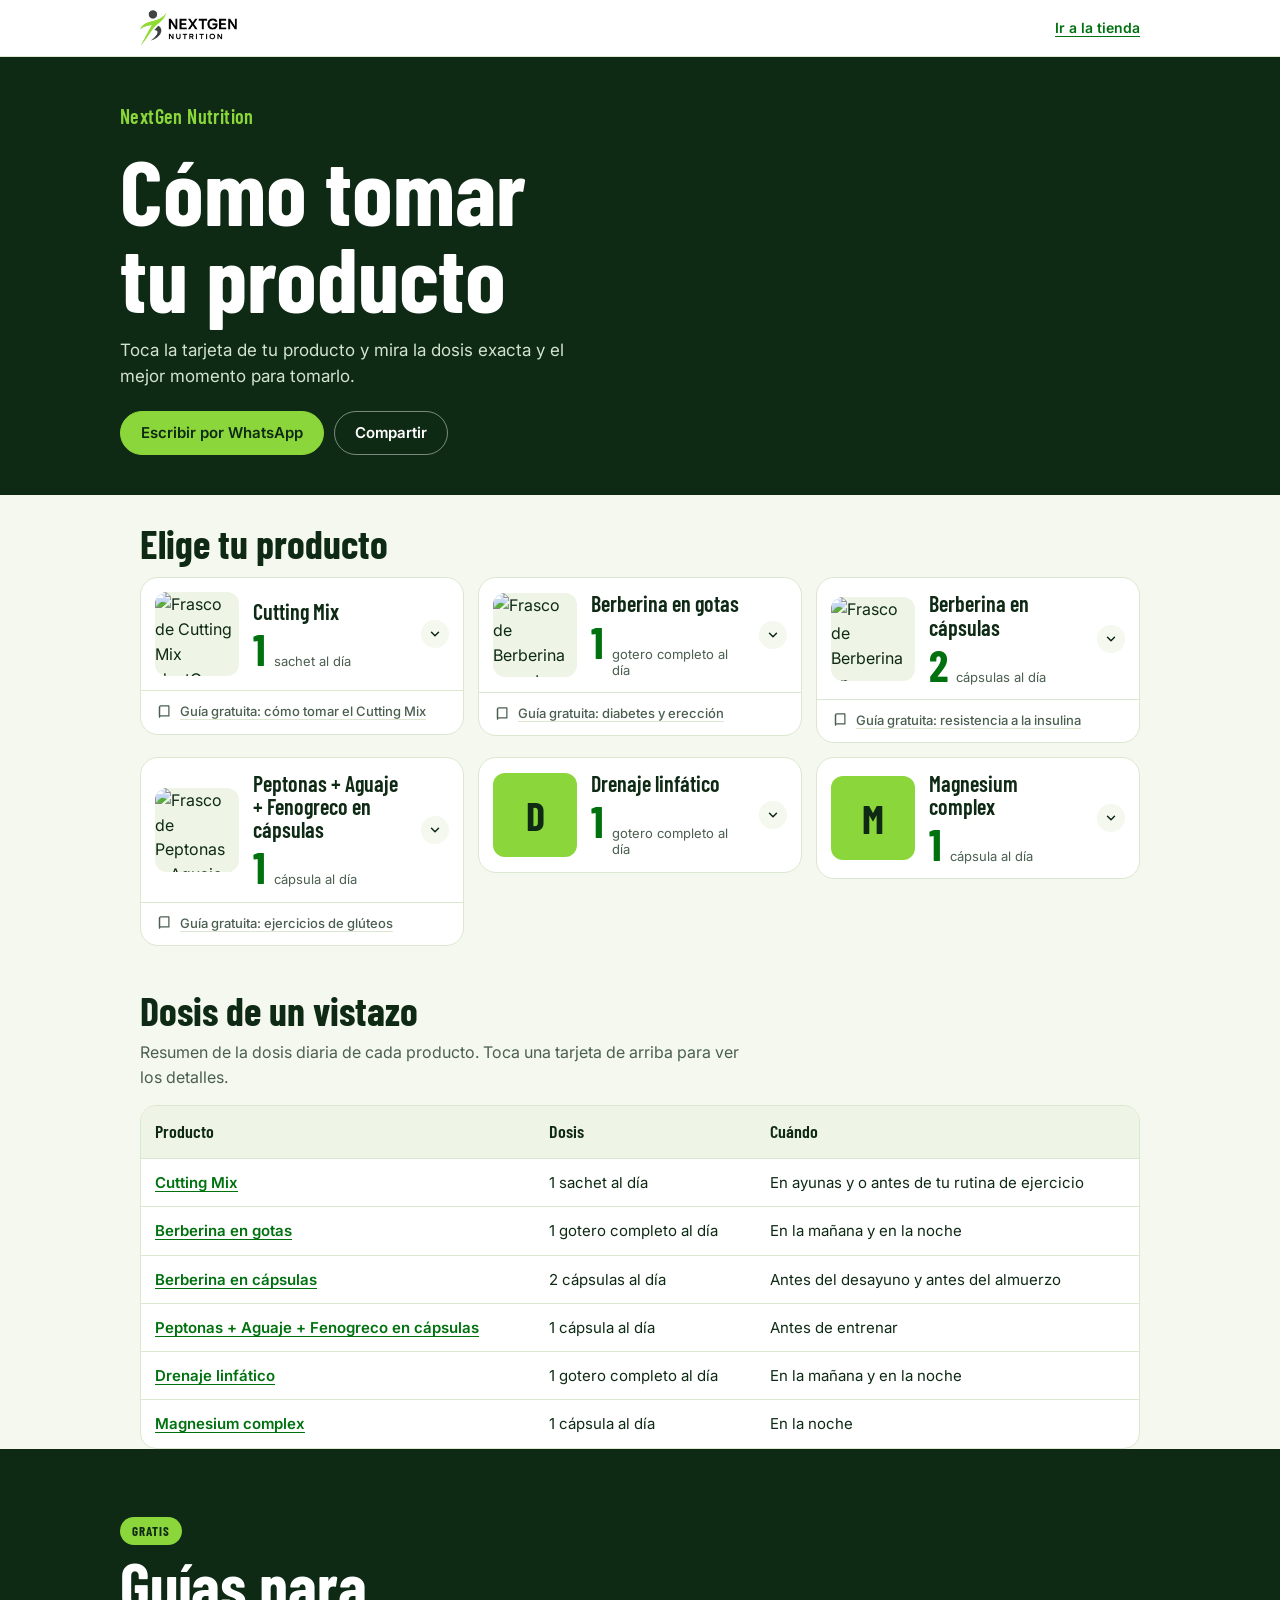
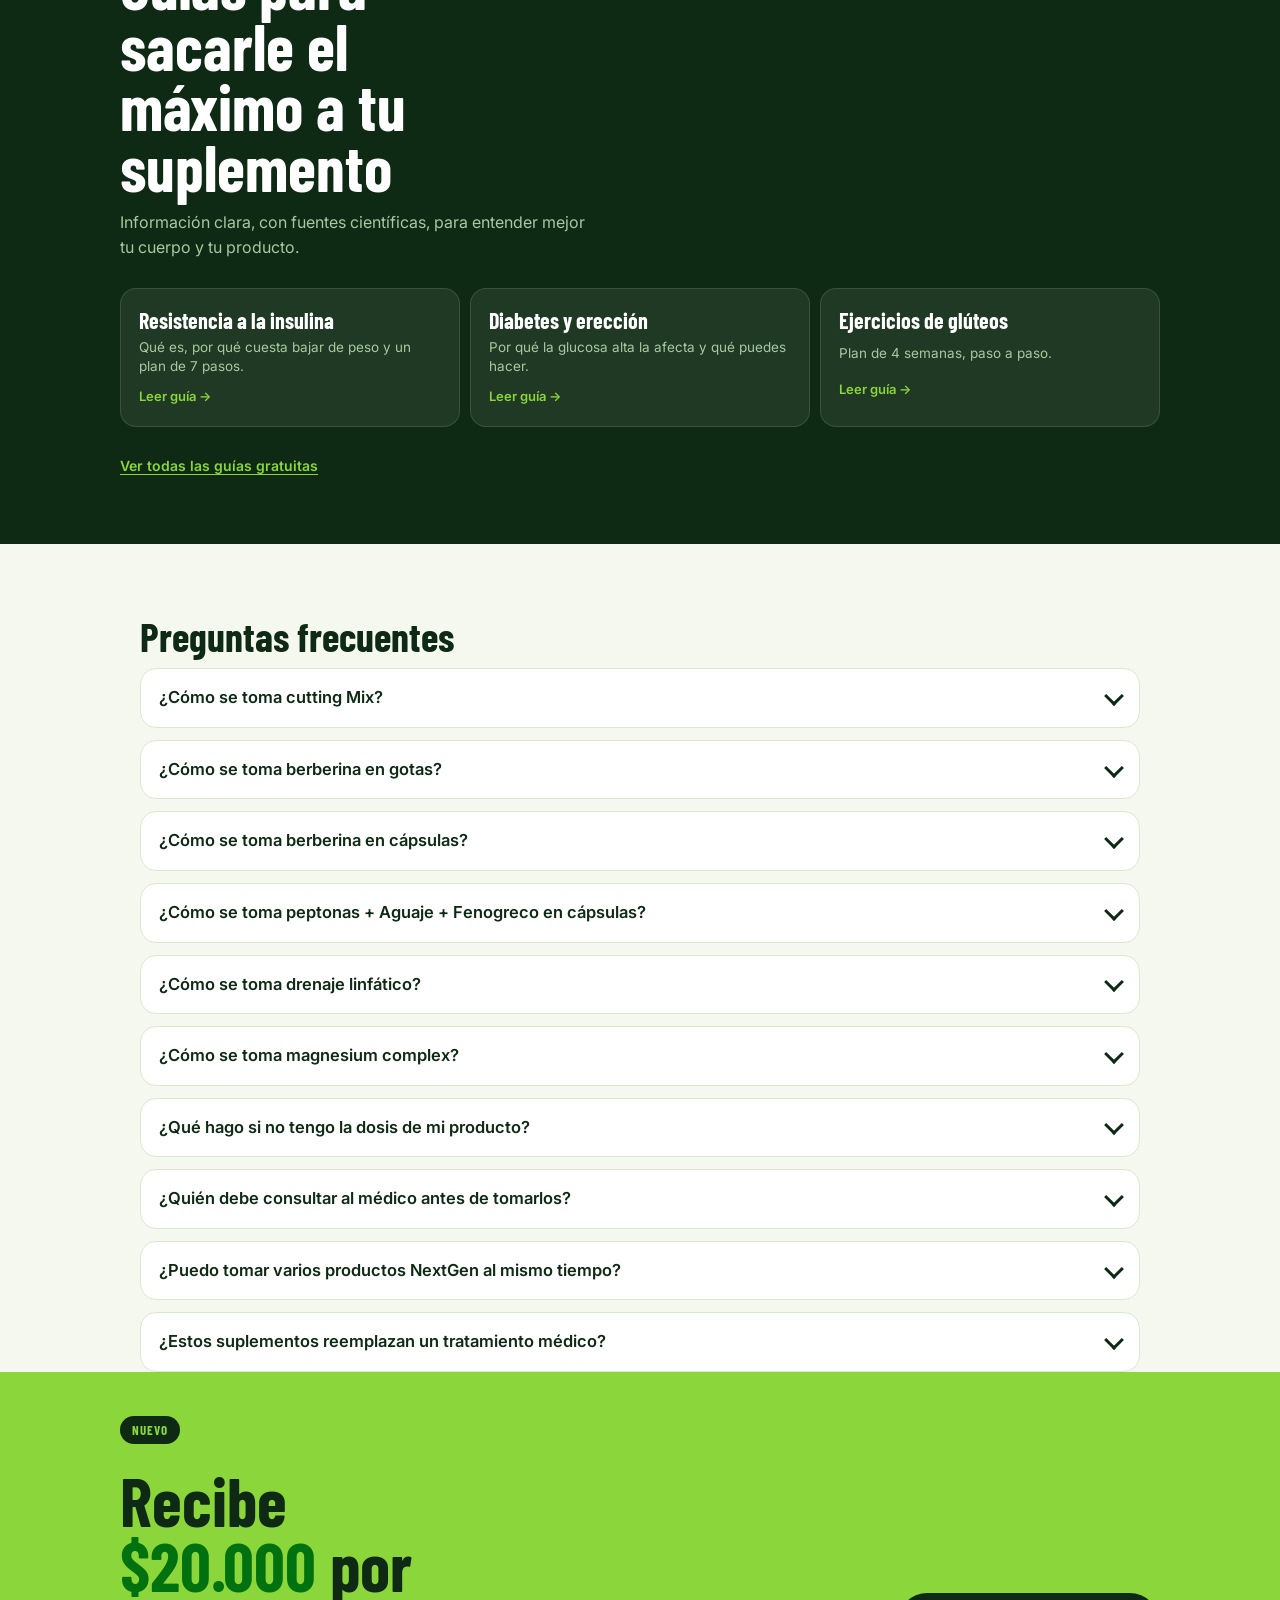
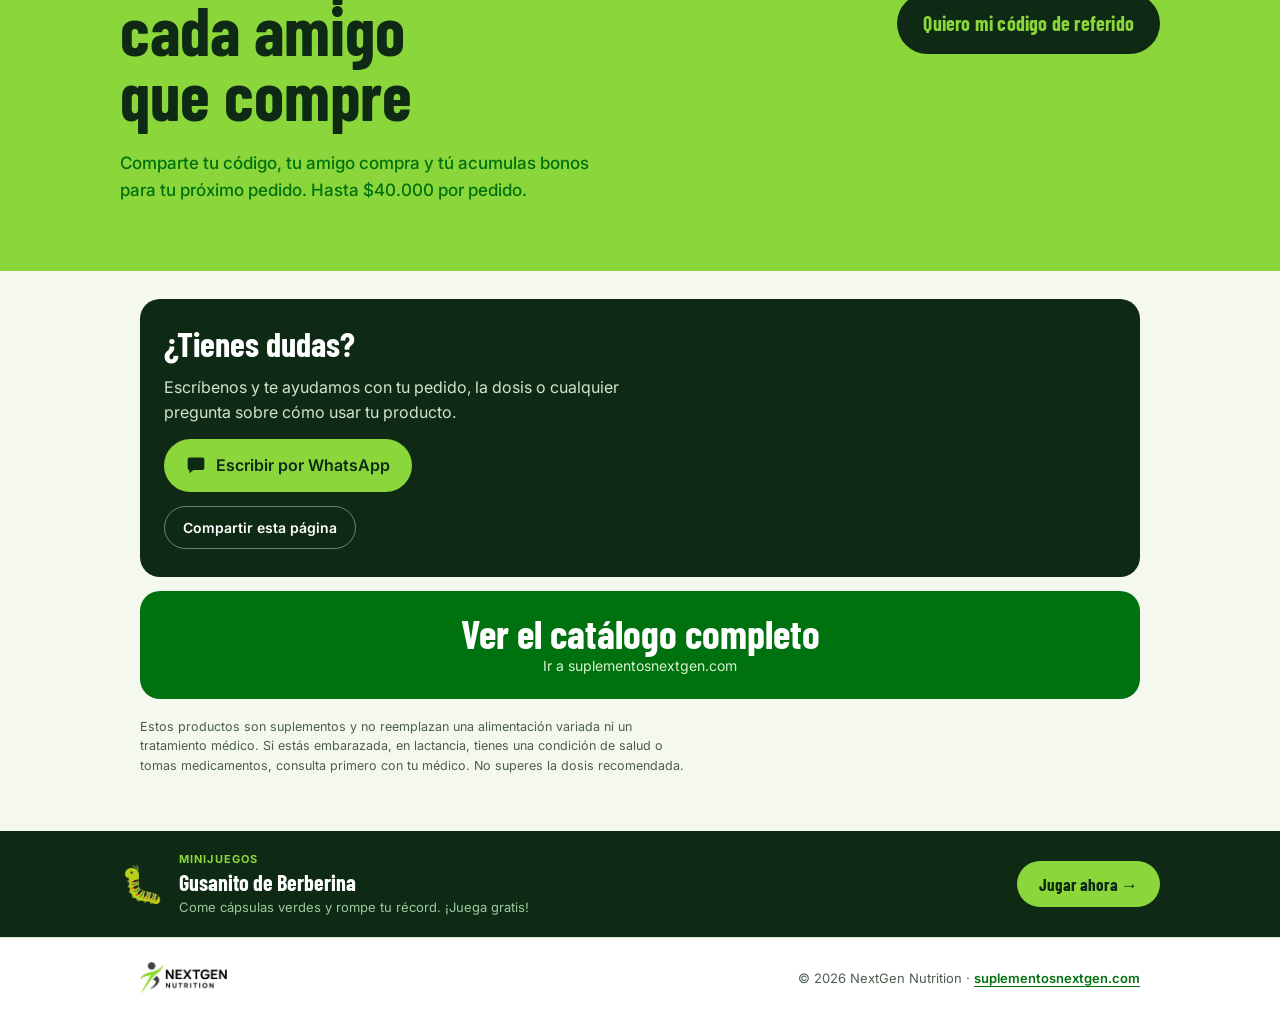
==== commit 2c0a745c: "Agrego guía gratuita del Cutting Mix y la enlazo en home, índice, sitemap y llms.txt Co-Authored-By:" ====
--- a/index.html
+++ b/index.html
@@ -381,7 +381,8 @@
       ['En ayunas', '1 sachet'],
       ['O antes de tu rutina de ejercicio', '1 sachet']
     ],
-    nota: 'Cada caja trae 30 sachets: toma 1 al día, en ayunas o antes de tu rutina de ejercicio.'
+    nota: 'Cada caja trae 30 sachets: toma 1 al día, en ayunas o antes de tu rutina de ejercicio.',
+    guia: { texto: 'Guía gratuita: cómo tomar el Cutting Mix', url: '/guias/cutting-mix/' }
   },
 
   {
